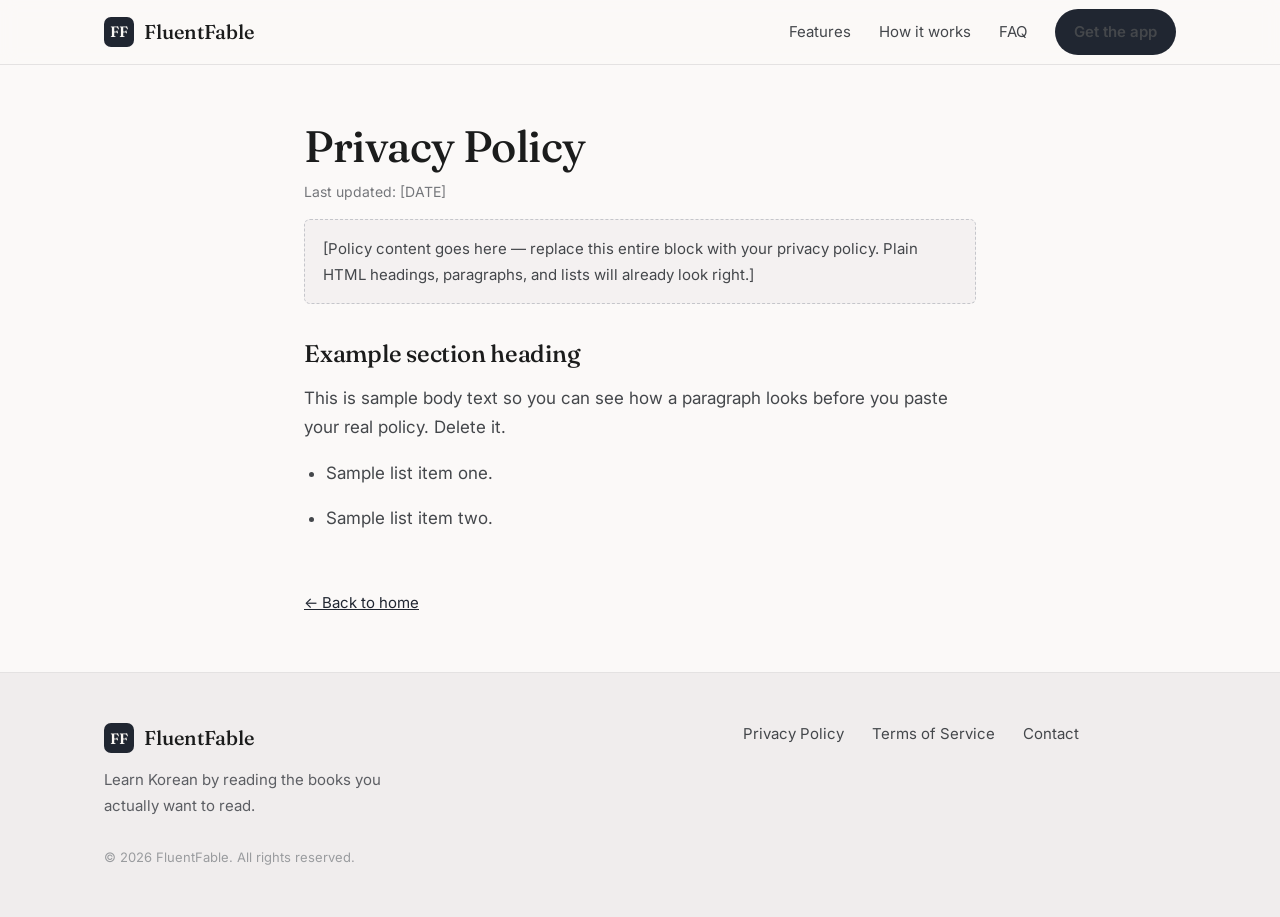
==== privacy.html @ 46fe994f "Initial commit: FluentFable marketing landing page Static, no-build site for GitHub Pages: index + p" ====
<!DOCTYPE html>
<html lang="en">
<head>
  <meta charset="UTF-8" />
  <meta name="viewport" content="width=device-width, initial-scale=1" />
  <title>Privacy Policy — FluentFable</title>
  <meta name="description" content="FluentFable privacy policy." />
  <meta name="robots" content="noindex" />
  <meta name="theme-color" content="#fbf9f8" />
  <link rel="icon" href="./favicon.svg" type="image/svg+xml" />
  <link rel="preconnect" href="https://fonts.googleapis.com" />
  <link rel="preconnect" href="https://fonts.gstatic.com" crossorigin />
  <link href="https://fonts.googleapis.com/css2?family=Fraunces:opsz,wght@9..144,400;9..144,500;9..144,600&family=Inter:wght@400;500;600;700&display=swap" rel="stylesheet" />
  <link rel="stylesheet" href="./css/styles.css" />
</head>
<body>
  <a class="skip-link" href="#main">Skip to content</a>

  <header class="site-header is-scrolled">
    <div class="container">
      <nav class="nav" aria-label="Primary">
        <a class="brand" href="./index.html" aria-label="FluentFable home">
          <span class="brand__mark" aria-hidden="true">FF</span>
          <span class="brand__word">FluentFable</span>
        </a>
        <div class="nav__links">
          <a href="./index.html#features">Features</a>
          <a href="./index.html#how">How it works</a>
          <a href="./index.html#faq">FAQ</a>
          <a class="btn btn--primary btn--sm" href="./index.html#download">Get the app</a>
        </div>
      </nav>
    </div>
  </header>

  <main id="main">
    <article class="container legal">
      <h1>Privacy Policy</h1>
      <!-- OWNER: set the real date below -->
      <p class="updated">Last updated: [DATE]</p>

      <!-- ===================================================================
           PLACEHOLDER: paste Privacy Policy content here.
           Use <h2> for section headings, <p> for paragraphs, <ul>/<li> for
           lists. They're already styled to match the site.
           =================================================================== -->
      <p class="placeholder-note">[Policy content goes here — replace this entire block with your privacy policy. Plain HTML headings, paragraphs, and lists will already look right.]</p>

      <h2>Example section heading</h2>
      <p>This is sample body text so you can see how a paragraph looks before you paste your real policy. Delete it.</p>
      <ul>
        <li>Sample list item one.</li>
        <li>Sample list item two.</li>
      </ul>

      <a class="back" href="./index.html">&larr; Back to home</a>
    </article>
  </main>

  <footer class="site-footer">
    <div class="container">
      <div class="footer__grid">
        <div>
          <a class="brand" href="./index.html" aria-label="FluentFable home">
            <span class="brand__mark" aria-hidden="true">FF</span>
            <span class="brand__word">FluentFable</span>
          </a>
          <p class="footer__tagline">Learn Korean by reading the books you actually want to read.</p>
        </div>
        <nav class="footer__links" aria-label="Footer">
          <a href="./privacy.html">Privacy Policy</a>
          <a href="./terms.html">Terms of Service</a>
          <!-- CONTACT_EMAIL: replace the address below -->
          <a href="mailto:CONTACT_EMAIL">Contact</a>
        </nav>
      </div>
      <p class="footer__copy">© 2026 FluentFable. All rights reserved.</p>
    </div>
  </footer>
</body>
</html>
---- css/styles.css ----
/* =========================================================================
   FluentFable — "Slate & Stone" stylesheet
   Single source of truth: every color references a :root custom property.
   Mobile-first; breakpoints at ~640 / ~960 / ~1200.
   ========================================================================= */

:root {
  /* surfaces */
  --bg-page:        #fbf9f8;  /* warm paper — the main background */
  --surface:        #ffffff;  /* cards */
  --surface-card:   #fefdfc;
  --surface-muted:  #f0eded;  /* tinted containers, alt sections */
  --surface-assist: #f4f1f1;

  /* lines */
  --border:         #e4e2e2;  /* hairline rules — use 1px, never heavy */
  --border-strong:  #c5c6cb;
  --divider:        #eceaea;

  /* ink / text */
  --text:           #1b1c1c;  /* primary body ink */
  --text-secondary: #44474b;
  --text-muted:     #5c5e63;
  --text-tertiary:  #75777b;
  --text-subtle:    #9a9c9f;

  /* the single accent — slate */
  --ink-slate:      #202631;
  --ink-pressed:    #0e1014;
  --accent-soft:    rgba(32, 38, 49, 0.10);

  /* book-cover gradient slate */
  --cover-slate:    #353c47;
  --cover-mid:      #75777b;
  --glyph-cream:    #faf8f5;

  /* status */
  --danger:         #c0362c;

  /* radii */
  --radius-sm: 4px;
  --radius-md: 6px;
  --radius-lg: 10px;
  --radius-xl: 16px;
  --radius-pill: 999px;

  /* the only shadows permitted */
  --shadow-cover: 0 14px 28px rgba(27, 28, 28, 0.22);
  --shadow-soft:  0 10px 24px rgba(27, 28, 28, 0.08);

  /* type families */
  --font-display: 'Fraunces', Georgia, 'Times New Roman', serif;
  --font-ui:      'Inter', system-ui, -apple-system, sans-serif;
  --font-kr:      'Noto Serif KR', 'Fraunces', serif;

  /* layout */
  --maxw: 1120px;
  --gutter: 24px;
  --ease: cubic-bezier(0.4, 0, 0.2, 1);
}

/* ---------- reset / base ---------- */
*, *::before, *::after { box-sizing: border-box; }

html { -webkit-text-size-adjust: 100%; scroll-behavior: smooth; }

@media (prefers-reduced-motion: reduce) {
  html { scroll-behavior: auto; }
}

body {
  margin: 0;
  background: var(--bg-page);
  color: var(--text);
  font-family: var(--font-ui);
  font-size: 17px;
  line-height: 1.7;
  -webkit-font-smoothing: antialiased;
  text-rendering: optimizeLegibility;
}

img, svg, video { max-width: 100%; height: auto; display: block; }

a { color: var(--ink-slate); text-decoration: none; }
a:hover { text-decoration: underline; }

h1, h2, h3 { font-family: var(--font-display); font-weight: 500; line-height: 1.15; letter-spacing: -0.01em; margin: 0; }

p { margin: 0; }

:focus-visible {
  outline: 2px solid var(--ink-slate);
  outline-offset: 2px;
  border-radius: var(--radius-sm);
}

/* ---------- layout helpers ---------- */
.container {
  width: 100%;
  max-width: var(--maxw);
  margin-inline: auto;
  padding-inline: var(--gutter);
}

.section { padding-block: 64px; }
.section--muted { background: var(--surface-muted); }

.eyebrow {
  font-family: var(--font-ui);
  font-size: 11px;
  font-weight: 700;
  text-transform: uppercase;
  letter-spacing: 1.6px;
  color: var(--text-tertiary);
  margin: 0 0 12px;
}

.section__head { max-width: 640px; margin-bottom: 36px; }
.section__title { font-size: 28px; }
.section__lead { color: var(--text-muted); margin-top: 12px; }

.skip-link {
  position: absolute;
  left: -999px;
  top: 8px;
  background: var(--ink-slate);
  color: var(--glyph-cream);
  padding: 10px 16px;
  border-radius: var(--radius-md);
  z-index: 100;
}
.skip-link:focus { left: 8px; }

/* ---------- buttons ---------- */
.btn {
  display: inline-flex;
  align-items: center;
  justify-content: center;
  gap: 8px;
  font-family: var(--font-ui);
  font-size: 15px;
  font-weight: 600;
  padding: 14px 28px;
  border-radius: var(--radius-pill);
  border: 1px solid transparent;
  cursor: pointer;
  transition: background-color 150ms var(--ease), color 150ms var(--ease),
              border-color 150ms var(--ease), transform 150ms var(--ease);
  text-decoration: none;
}
.btn:hover { text-decoration: none; }

.btn--primary { background: var(--ink-slate); color: var(--glyph-cream); }
.btn--primary:hover { background: var(--ink-pressed); }
.btn--primary:active { transform: translateY(1px); }

.btn--ghost {
  background: transparent;
  color: var(--ink-slate);
  border-color: var(--border-strong);
}
.btn--ghost:hover { background: var(--accent-soft); }

.btn--sm { padding: 9px 18px; font-size: 14px; }

/* App Store badge button */
.store-badge {
  display: inline-flex;
  align-items: center;
  gap: 12px;
  background: var(--ink-slate);
  color: var(--glyph-cream);
  padding: 12px 22px;
  border-radius: var(--radius-lg);
  transition: background-color 150ms var(--ease);
}
.store-badge:hover { background: var(--ink-pressed); text-decoration: none; }
.store-badge svg { flex: none; }
.store-badge .store-badge__sub { display: block; font-size: 11px; opacity: 0.85; line-height: 1.2; }
.store-badge .store-badge__main { display: block; font-size: 18px; font-weight: 600; line-height: 1.2; }

/* ---------- header / nav ---------- */
.site-header {
  position: sticky;
  top: 0;
  z-index: 50;
  background: color-mix(in srgb, var(--bg-page) 88%, transparent);
  backdrop-filter: saturate(180%) blur(8px);
  border-bottom: 1px solid transparent;
  transition: border-color 150ms var(--ease);
}
.site-header.is-scrolled { border-bottom-color: var(--border); }

.nav {
  display: flex;
  align-items: center;
  justify-content: space-between;
  height: 64px;
}

.brand { display: inline-flex; align-items: center; gap: 10px; color: var(--text); }
.brand:hover { text-decoration: none; }
.brand__mark {
  width: 30px; height: 30px;
  border-radius: 7px;
  background: var(--ink-slate);
  color: var(--glyph-cream);
  display: grid; place-items: center;
  font-family: var(--font-display);
  font-weight: 600;
  font-size: 15px;
}
.brand__word { font-family: var(--font-display); font-size: 20px; font-weight: 500; }

.nav__links { display: none; }
.nav__toggle {
  display: inline-flex;
  flex-direction: column;
  justify-content: center;
  gap: 5px;
  width: 44px; height: 44px;
  padding: 10px;
  background: transparent;
  border: 1px solid var(--border);
  border-radius: var(--radius-md);
  cursor: pointer;
}
.nav__toggle span {
  display: block; height: 2px; width: 100%;
  background: var(--text);
  border-radius: 2px;
  transition: transform 150ms var(--ease), opacity 150ms var(--ease);
}
.nav__toggle[aria-expanded="true"] span:nth-child(1) { transform: translateY(7px) rotate(45deg); }
.nav__toggle[aria-expanded="true"] span:nth-child(2) { opacity: 0; }
.nav__toggle[aria-expanded="true"] span:nth-child(3) { transform: translateY(-7px) rotate(-45deg); }

/* mobile menu panel */
.nav__menu {
  display: none;
  border-top: 1px solid var(--border);
  background: var(--bg-page);
  padding: 8px var(--gutter) 24px;
}
.nav__menu.is-open { display: block; }
.nav__menu a:not(.btn) {
  display: block;
  padding: 14px 4px;
  font-size: 17px;
  color: var(--text);
  border-bottom: 1px solid var(--divider);
}
.nav__menu .btn { margin-top: 16px; width: 100%; }

/* ---------- hero ---------- */
.hero { padding-block: 56px 40px; }
.hero__grid { display: grid; gap: 40px; align-items: center; }
.hero__title {
  font-size: clamp(40px, 9vw, 64px);
  font-weight: 500;
  letter-spacing: -0.01em;
  max-width: 14ch;
}
.hero__lead {
  font-size: clamp(17px, 2.6vw, 19px);
  color: var(--text-muted);
  margin-top: 20px;
  max-width: 46ch;
}
.hero__ctas { display: flex; flex-wrap: wrap; gap: 14px; margin-top: 32px; }
.hero__note { margin-top: 18px; font-size: 14px; color: var(--text-subtle); }

.hero__visual { display: flex; justify-content: center; }
.phone {
  position: relative;
  width: min(300px, 78vw);
  border-radius: 34px;
  padding: 10px;
  background: var(--surface);
  border: 1px solid var(--border);
  box-shadow: var(--shadow-cover);
}
.phone img { border-radius: 26px; }
.phone::after {
  /* speaker notch hint */
  content: "";
  position: absolute;
  top: 20px; left: 50%; transform: translateX(-50%);
  width: 78px; height: 5px; border-radius: 3px;
  background: var(--divider);
}

/* ---------- trust strip ---------- */
.trust {
  text-align: center;
  padding-block: 28px;
  background: var(--surface-muted);
  border-block: 1px solid var(--border);
}
.trust p {
  font-family: var(--font-display);
  font-size: clamp(18px, 3vw, 22px);
  color: var(--text-secondary);
  margin: 0;
}

/* ---------- features ---------- */
.feature-grid { display: grid; gap: 16px; }
.feature-card {
  background: var(--bg-page);
  border: 1px solid var(--border);
  border-radius: var(--radius-lg);
  padding: 28px;
}
.feature-card__icon {
  width: 40px; height: 40px;
  display: grid; place-items: center;
  color: var(--ink-slate);
  border: 1px solid var(--border);
  border-radius: var(--radius-md);
  margin-bottom: 18px;
}
.feature-card__icon svg { width: 22px; height: 22px; }
.feature-card h3 { font-size: 20px; margin-bottom: 8px; }
.feature-card p { color: var(--text-muted); font-size: 15px; line-height: 1.65; }

/* ---------- how it works ---------- */
.steps { display: grid; gap: 28px; counter-reset: step; }
.step { position: relative; }
.step__num {
  font-family: var(--font-display);
  font-size: 44px;
  font-weight: 500;
  color: var(--ink-slate);
  line-height: 1;
}
.step h3 { font-size: 19px; margin: 14px 0 6px; }
.step p { color: var(--text-muted); font-size: 15px; }
.step__bar {
  margin-top: 16px;
  height: 4px;
  border-radius: 2px;
  background: var(--divider);
  overflow: hidden;
}
.step__bar i { display: block; height: 100%; background: var(--ink-slate); border-radius: 2px; }

/* ---------- screenshots ---------- */
.shots-grid {
  display: grid;
  gap: 18px;
  grid-template-columns: repeat(2, 1fr);
}
.shot {
  margin: 0;
  background: var(--surface);
  border: 1px solid var(--border);
  border-radius: var(--radius-lg);
  padding: 10px;
  cursor: zoom-in;
  transition: transform 150ms var(--ease);
}
.shot:hover { transform: translateY(-2px); }
.shot img { border-radius: var(--radius-md); width: 100%; }
.shot figcaption {
  text-align: center;
  font-size: 13px;
  color: var(--text-tertiary);
  padding: 10px 4px 4px;
}

.shot--feature { box-shadow: var(--shadow-cover); }

.video-frame {
  margin-top: 28px;
  border: 1px solid var(--border);
  border-radius: var(--radius-lg);
  overflow: hidden;
  background: var(--ink-slate);
}
.video-frame img, .video-frame video { width: 100%; display: block; }

/* ---------- lightbox ---------- */
.lightbox {
  position: fixed; inset: 0;
  display: none;
  place-items: center;
  background: rgba(14, 16, 20, 0.82);
  z-index: 200;
  padding: 24px;
}
.lightbox.is-open { display: grid; }
.lightbox img { max-height: 88vh; width: auto; border-radius: var(--radius-lg); }
.lightbox__close {
  position: absolute; top: 18px; right: 18px;
  width: 44px; height: 44px;
  border-radius: var(--radius-pill);
  border: 1px solid rgba(250,248,245,0.4);
  background: transparent;
  color: var(--glyph-cream);
  font-size: 22px;
  cursor: pointer;
}

/* ---------- download band ---------- */
.download { text-align: center; }
.download__title { font-size: clamp(28px, 5vw, 40px); max-width: 16ch; margin-inline: auto; }
.download__badges { display: flex; flex-wrap: wrap; gap: 14px; justify-content: center; margin-top: 28px; }
.download__note { margin-top: 16px; color: var(--text-tertiary); font-size: 14px; }

/* ---------- FAQ ---------- */
.faq { max-width: 760px; }
.faq details {
  border-bottom: 1px solid var(--border);
  padding: 4px 0;
}
.faq summary {
  list-style: none;
  cursor: pointer;
  padding: 18px 36px 18px 0;
  position: relative;
  font-family: var(--font-display);
  font-size: 19px;
  color: var(--text);
}
.faq summary::-webkit-details-marker { display: none; }
.faq summary::after {
  content: "+";
  position: absolute;
  right: 4px; top: 50%; transform: translateY(-50%);
  font-family: var(--font-ui);
  font-size: 22px;
  color: var(--text-tertiary);
  transition: transform 150ms var(--ease);
}
.faq details[open] summary::after { content: "\2013"; }
.faq p { color: var(--text-muted); font-size: 16px; padding: 0 36px 20px 0; }
.faq .placeholder-note { font-size: 13px; }

/* ---------- footer ---------- */
.site-footer {
  background: var(--surface-muted);
  border-top: 1px solid var(--border);
  padding-block: 48px;
}
.footer__grid {
  display: grid;
  gap: 32px;
}
.footer__tagline { color: var(--text-muted); margin-top: 12px; max-width: 36ch; font-size: 15px; }
.footer__links { display: flex; flex-wrap: wrap; gap: 20px 28px; }
.footer__links a { color: var(--text-secondary); font-size: 15px; }
.footer__copy { margin-top: 28px; color: var(--text-subtle); font-size: 13px; }

/* ---------- legal pages ---------- */
.legal { max-width: 720px; padding-block: 56px; }
.legal h1 { font-size: clamp(32px, 6vw, 44px); }
.legal h2 { font-size: 24px; margin-top: 36px; }
.legal .updated { color: var(--text-tertiary); font-size: 14px; margin-top: 8px; }
.legal p, .legal li { color: var(--text-secondary); margin-top: 16px; }
.legal ul { padding-left: 22px; }
.legal a { text-decoration: underline; }
.legal .back { display: inline-block; margin-top: 40px; font-size: 15px; }

.placeholder-note {
  display: block;
  background: var(--surface-assist);
  border: 1px dashed var(--border-strong);
  border-radius: var(--radius-md);
  color: var(--text-muted);
  padding: 16px 18px;
  margin-top: 24px;
  font-size: 15px;
}

/* ---------- scroll reveal ---------- */
.reveal { opacity: 0; transform: translateY(16px); transition: opacity 500ms var(--ease), transform 500ms var(--ease); }
.reveal.is-visible { opacity: 1; transform: none; }
@media (prefers-reduced-motion: reduce) {
  .reveal { opacity: 1; transform: none; transition: none; }
}

/* =========================================================================
   Breakpoints
   ========================================================================= */
@media (min-width: 640px) {
  .feature-grid { grid-template-columns: repeat(2, 1fr); }
  .steps { grid-template-columns: repeat(3, 1fr); }
  .shots-grid { grid-template-columns: repeat(4, 1fr); }
  .footer__grid { grid-template-columns: 1.4fr 1fr; align-items: start; }
}

@media (min-width: 960px) {
  .section { padding-block: 88px; }
  .nav__toggle { display: none; }
  .nav__links {
    display: flex;
    align-items: center;
    gap: 28px;
  }
  .nav__links a { color: var(--text-secondary); font-size: 15px; }
  .nav__links a:not(.btn):hover { color: var(--text); }
  .nav__menu { display: none !important; }

  .hero { padding-block: 80px 56px; }
  .hero__grid { grid-template-columns: 1.05fr 0.95fr; gap: 56px; }
  .feature-grid { grid-template-columns: repeat(4, 1fr); }
  .section__title { font-size: 34px; }
}
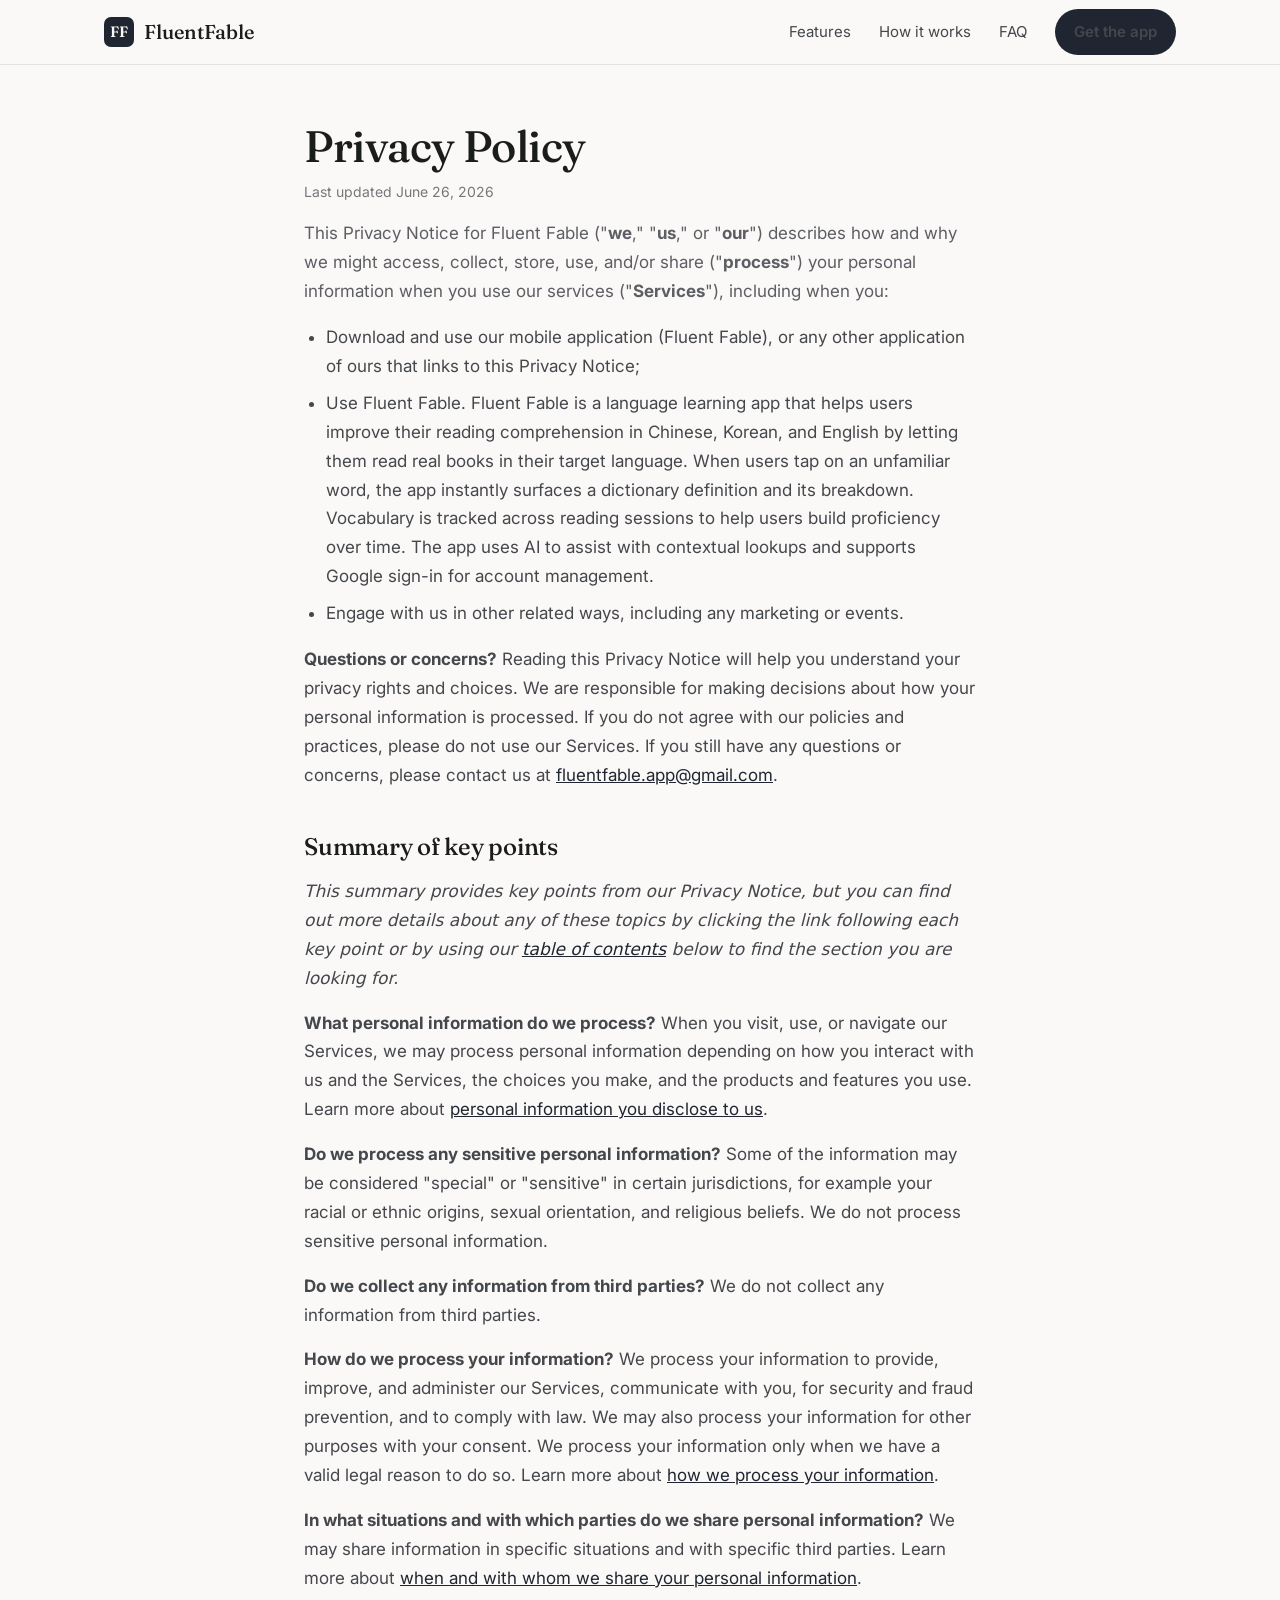
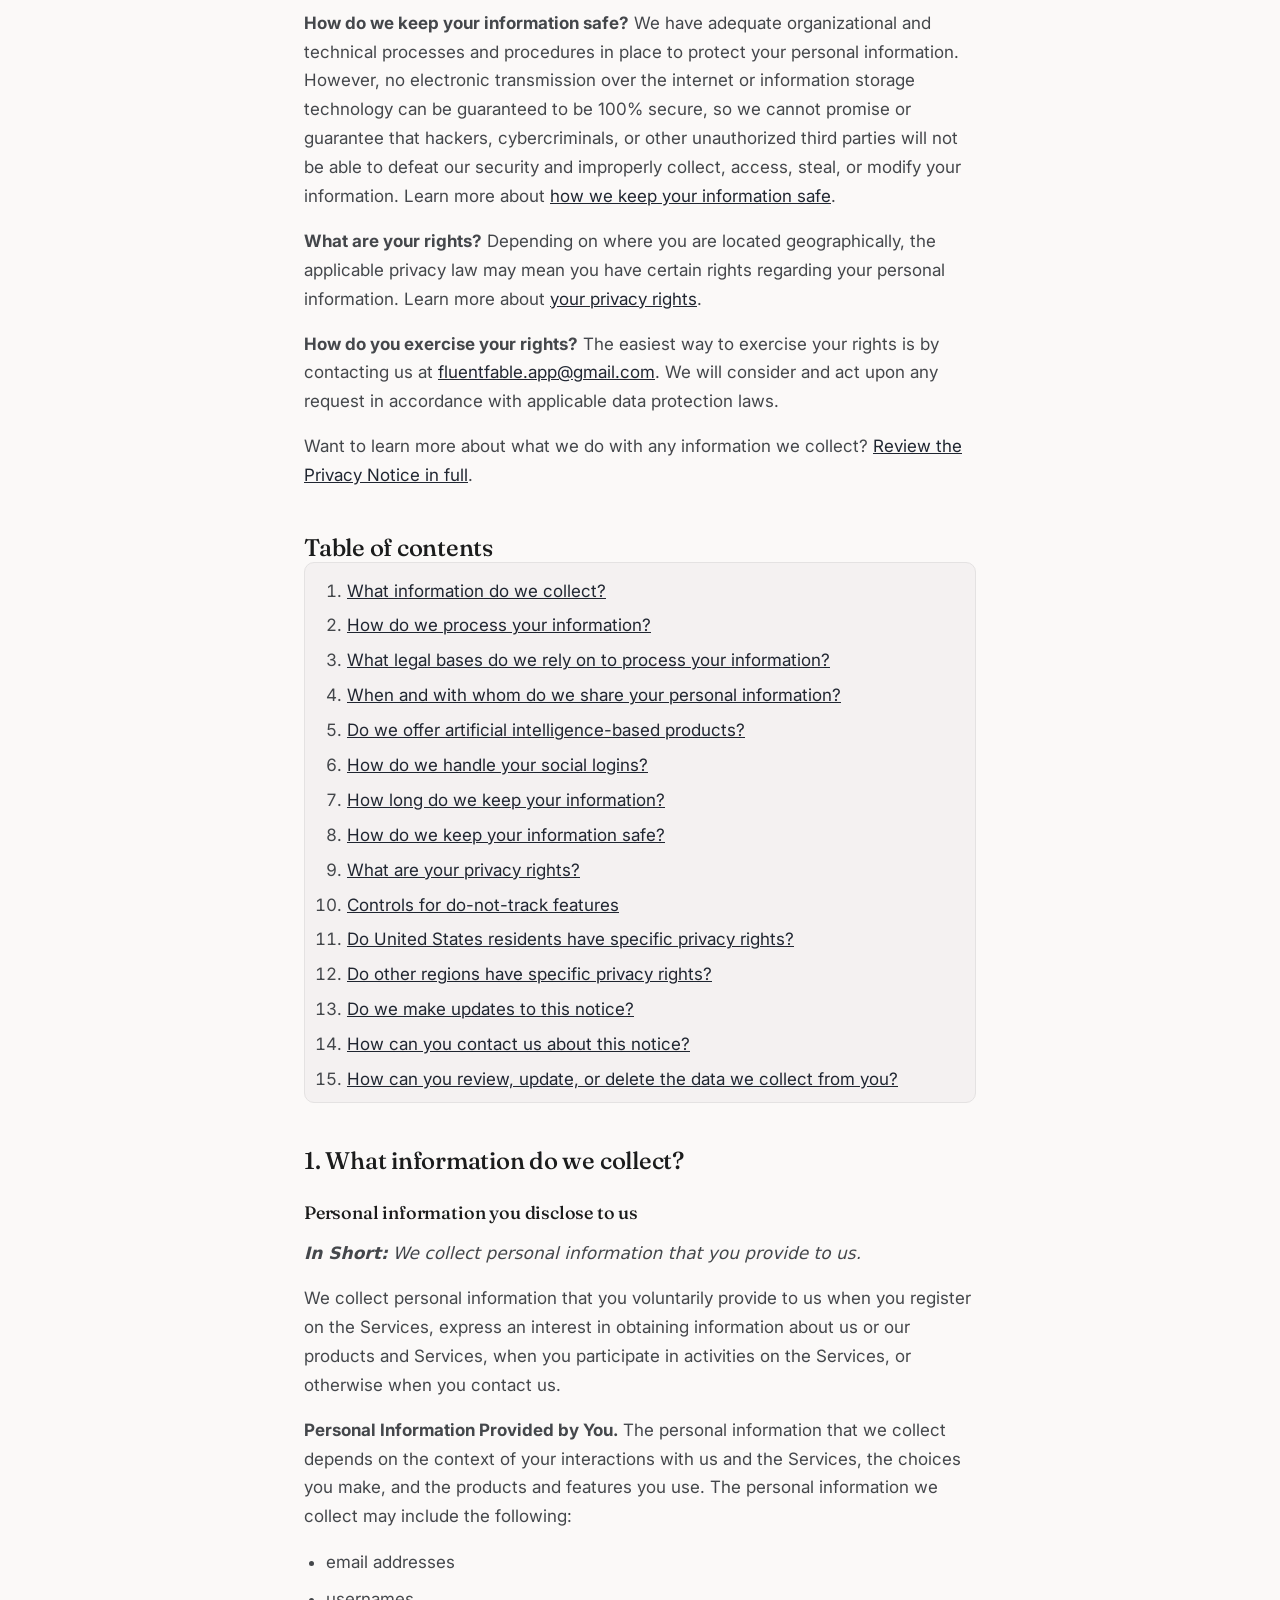
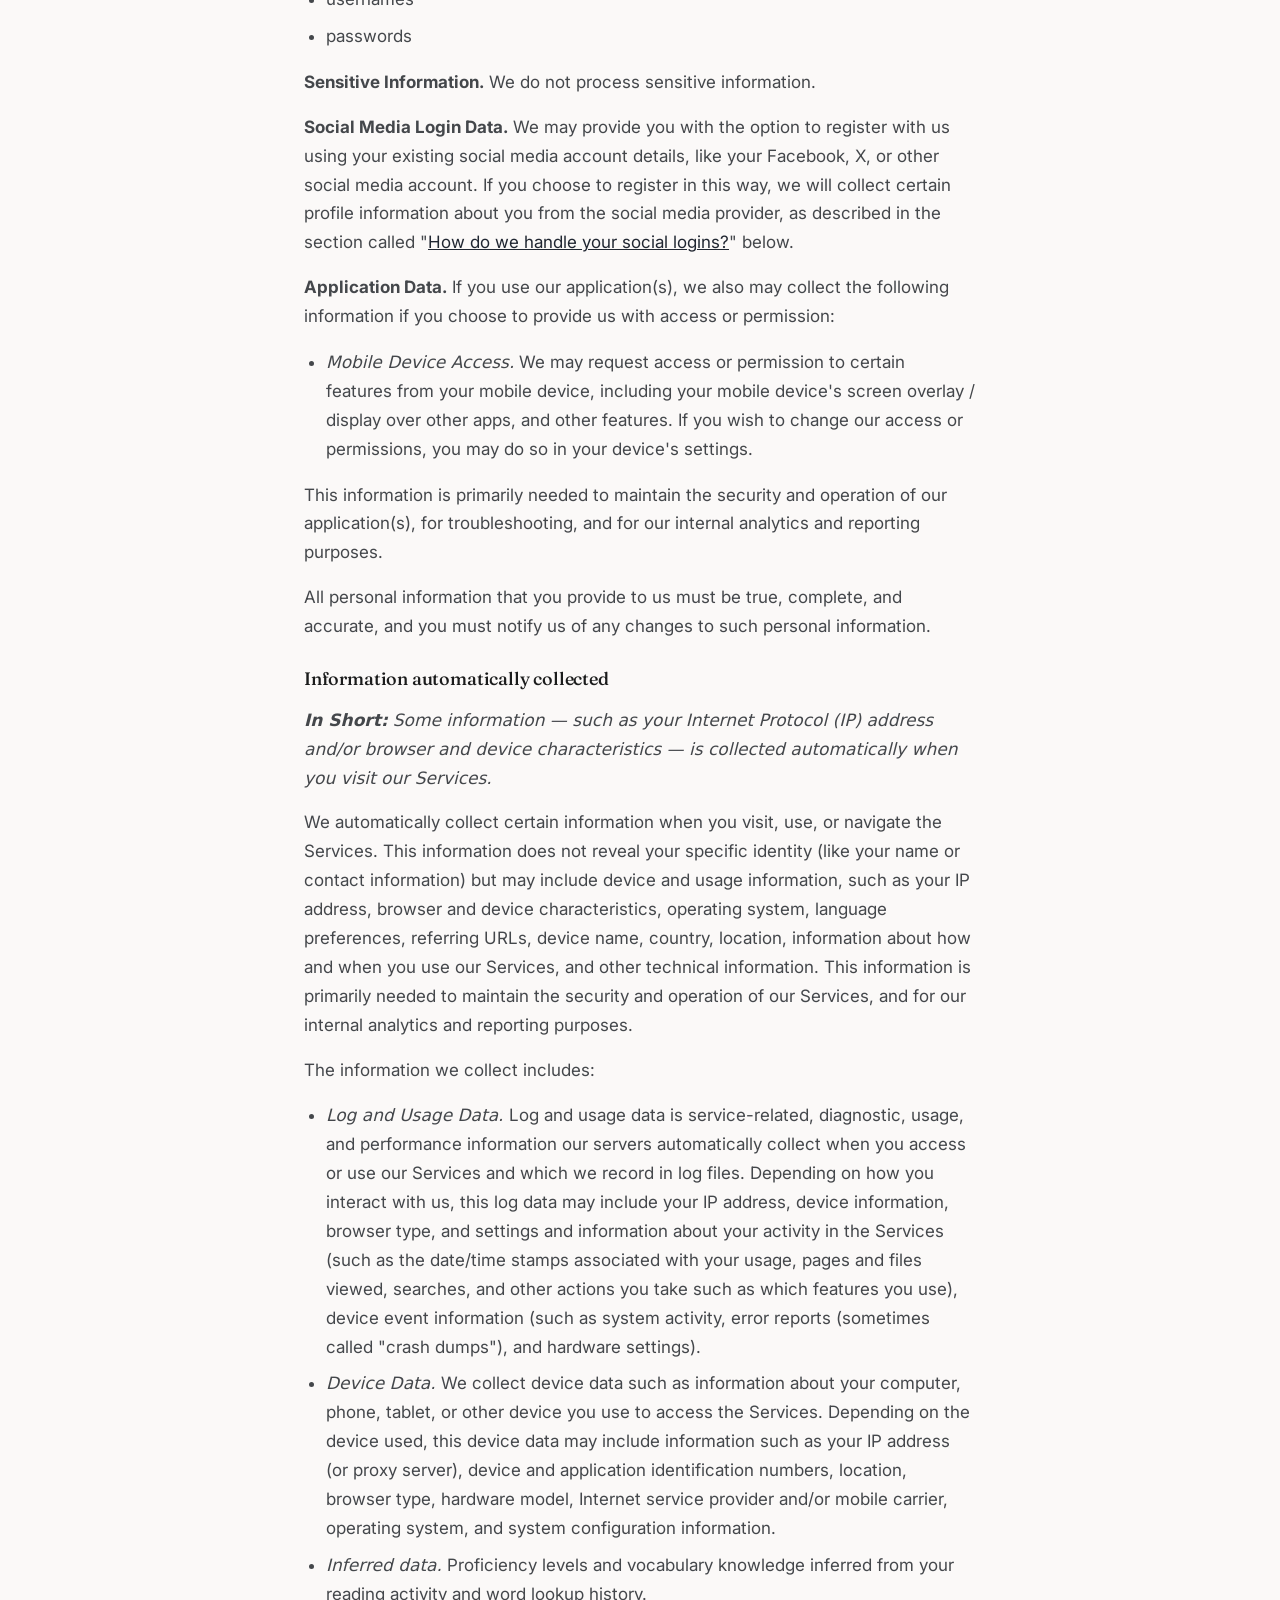
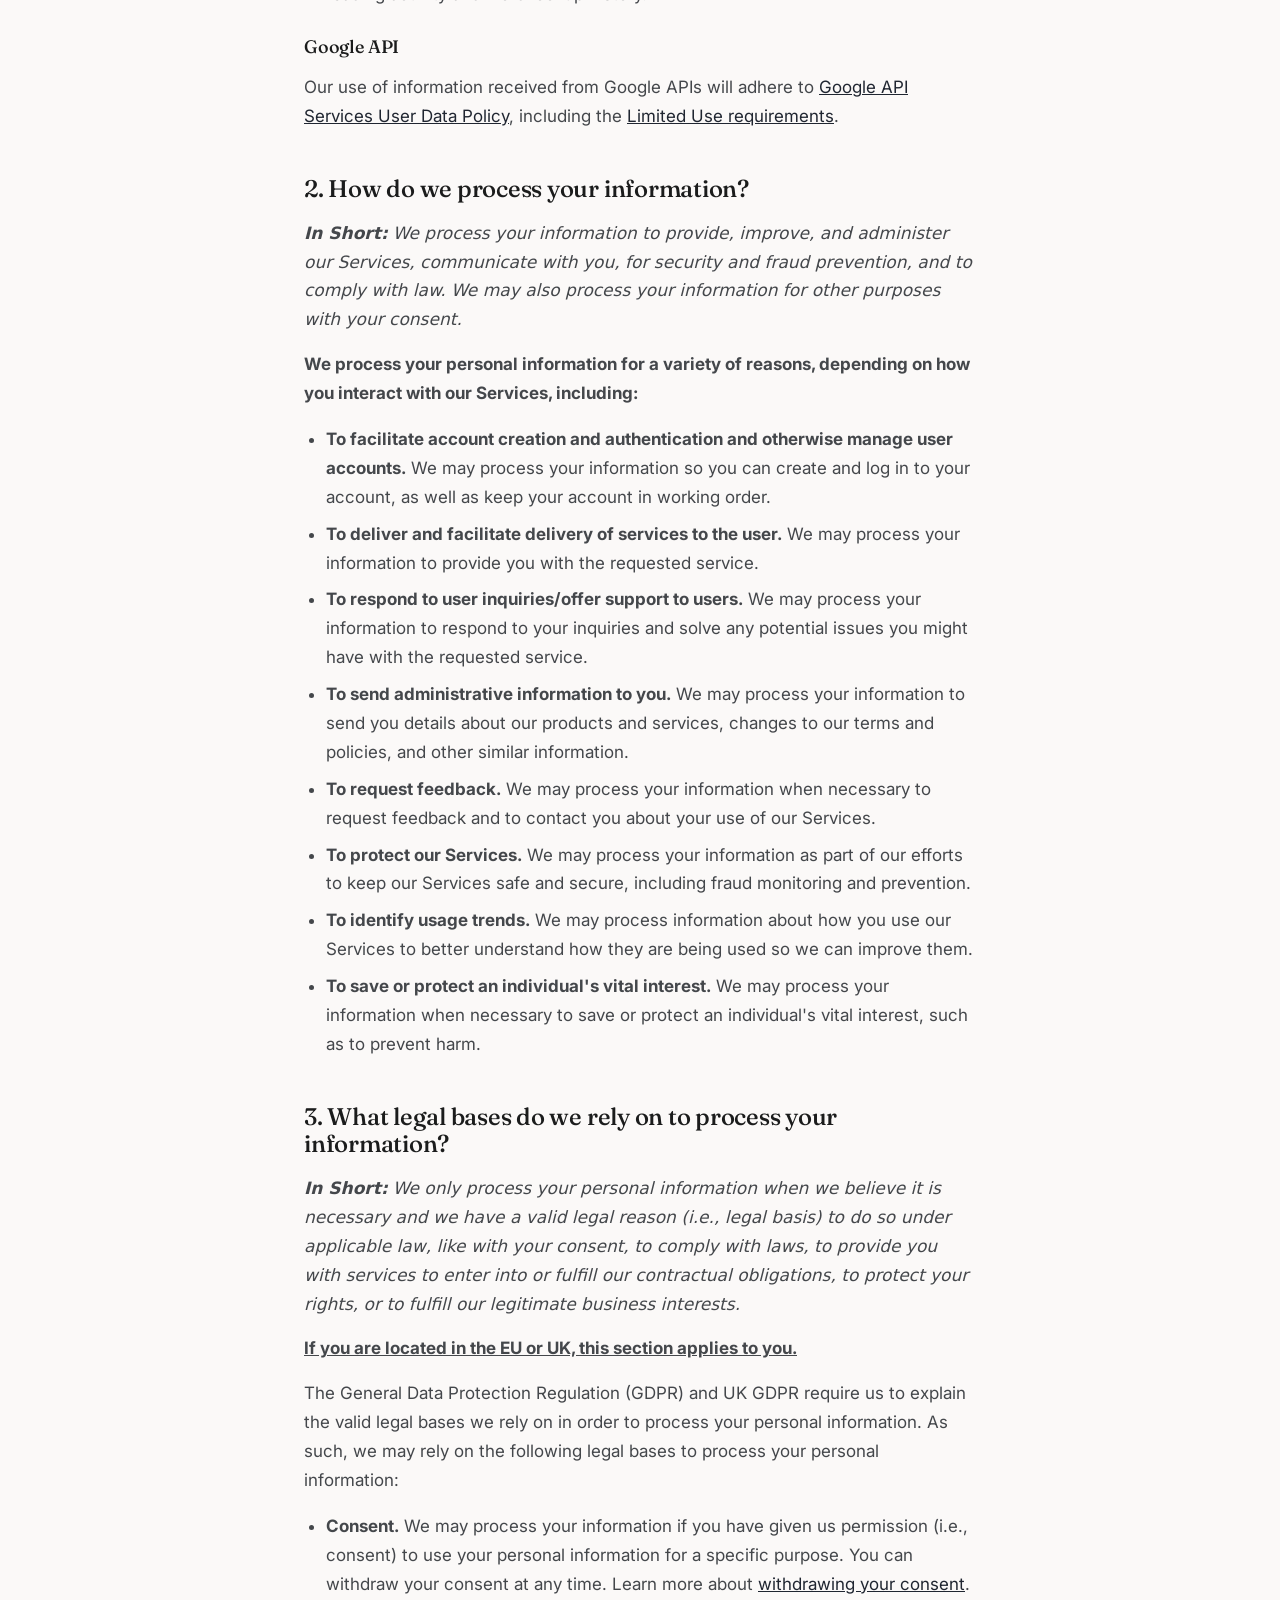
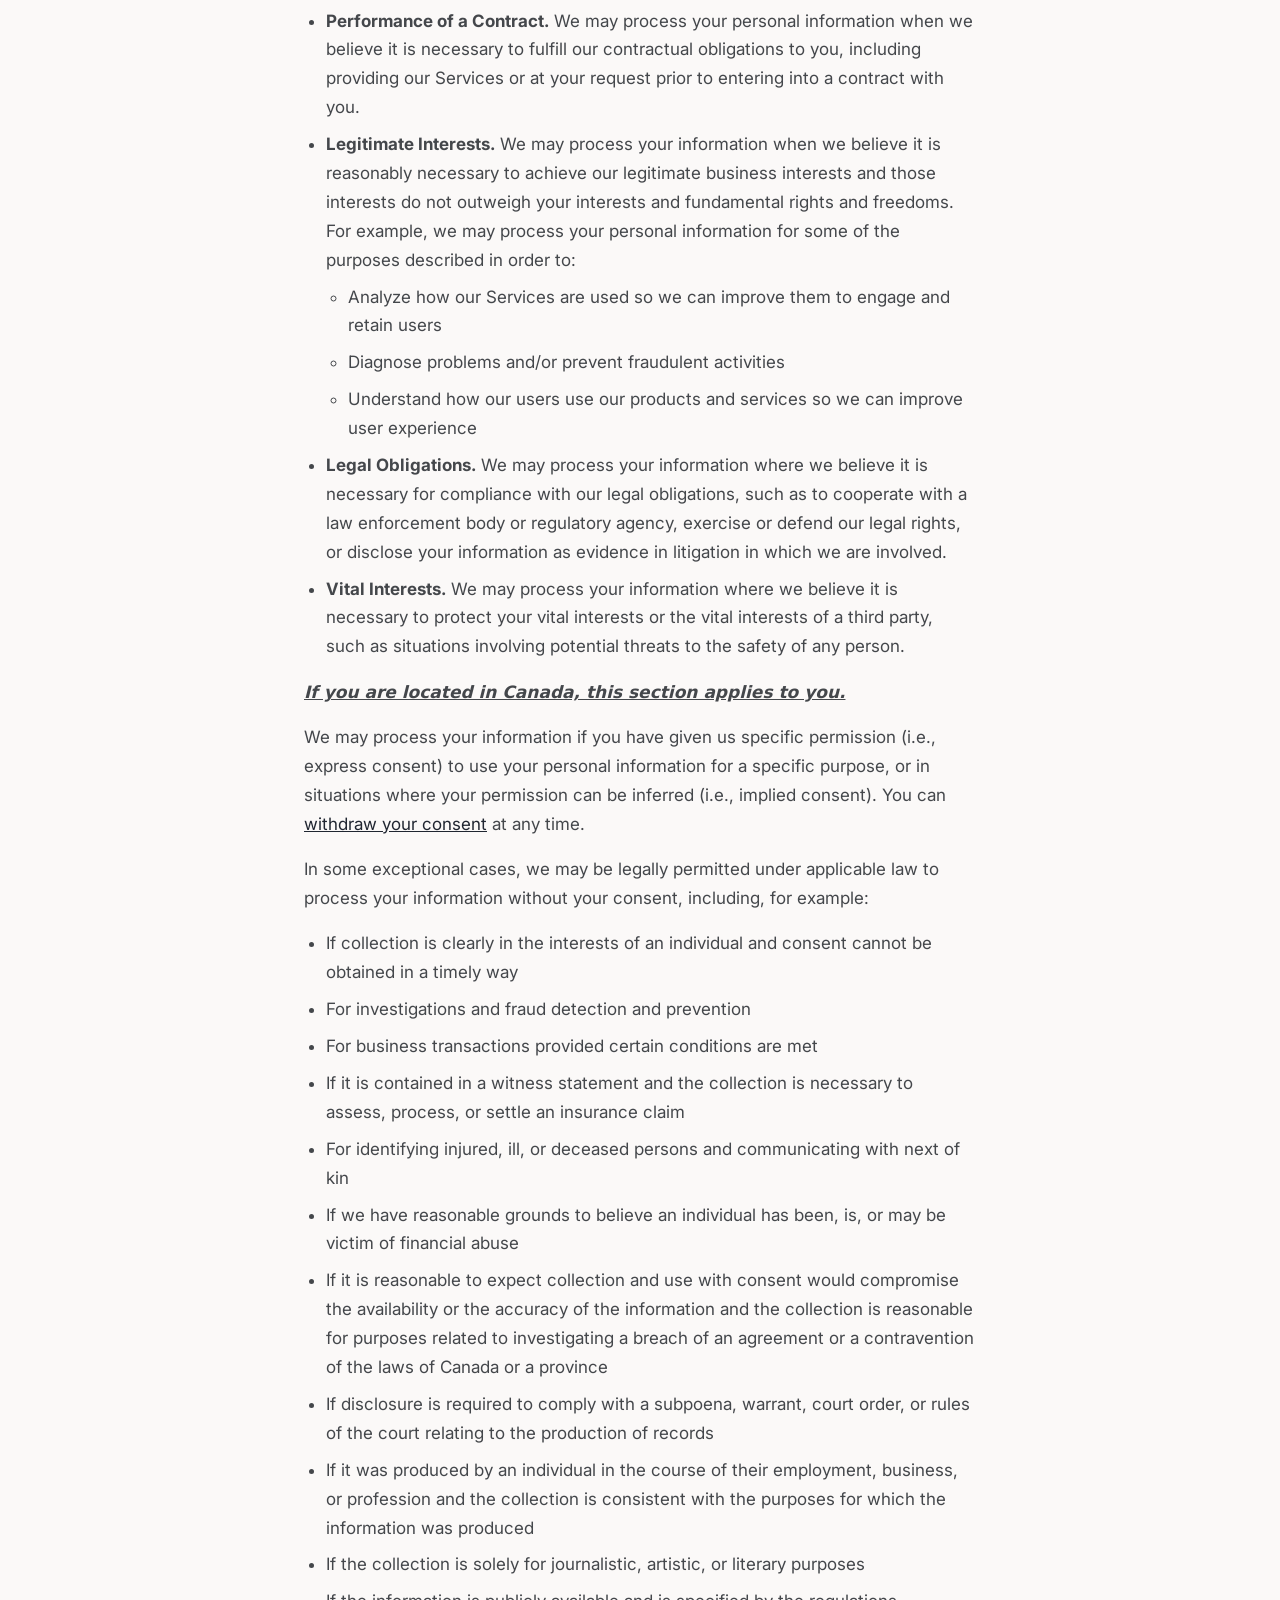
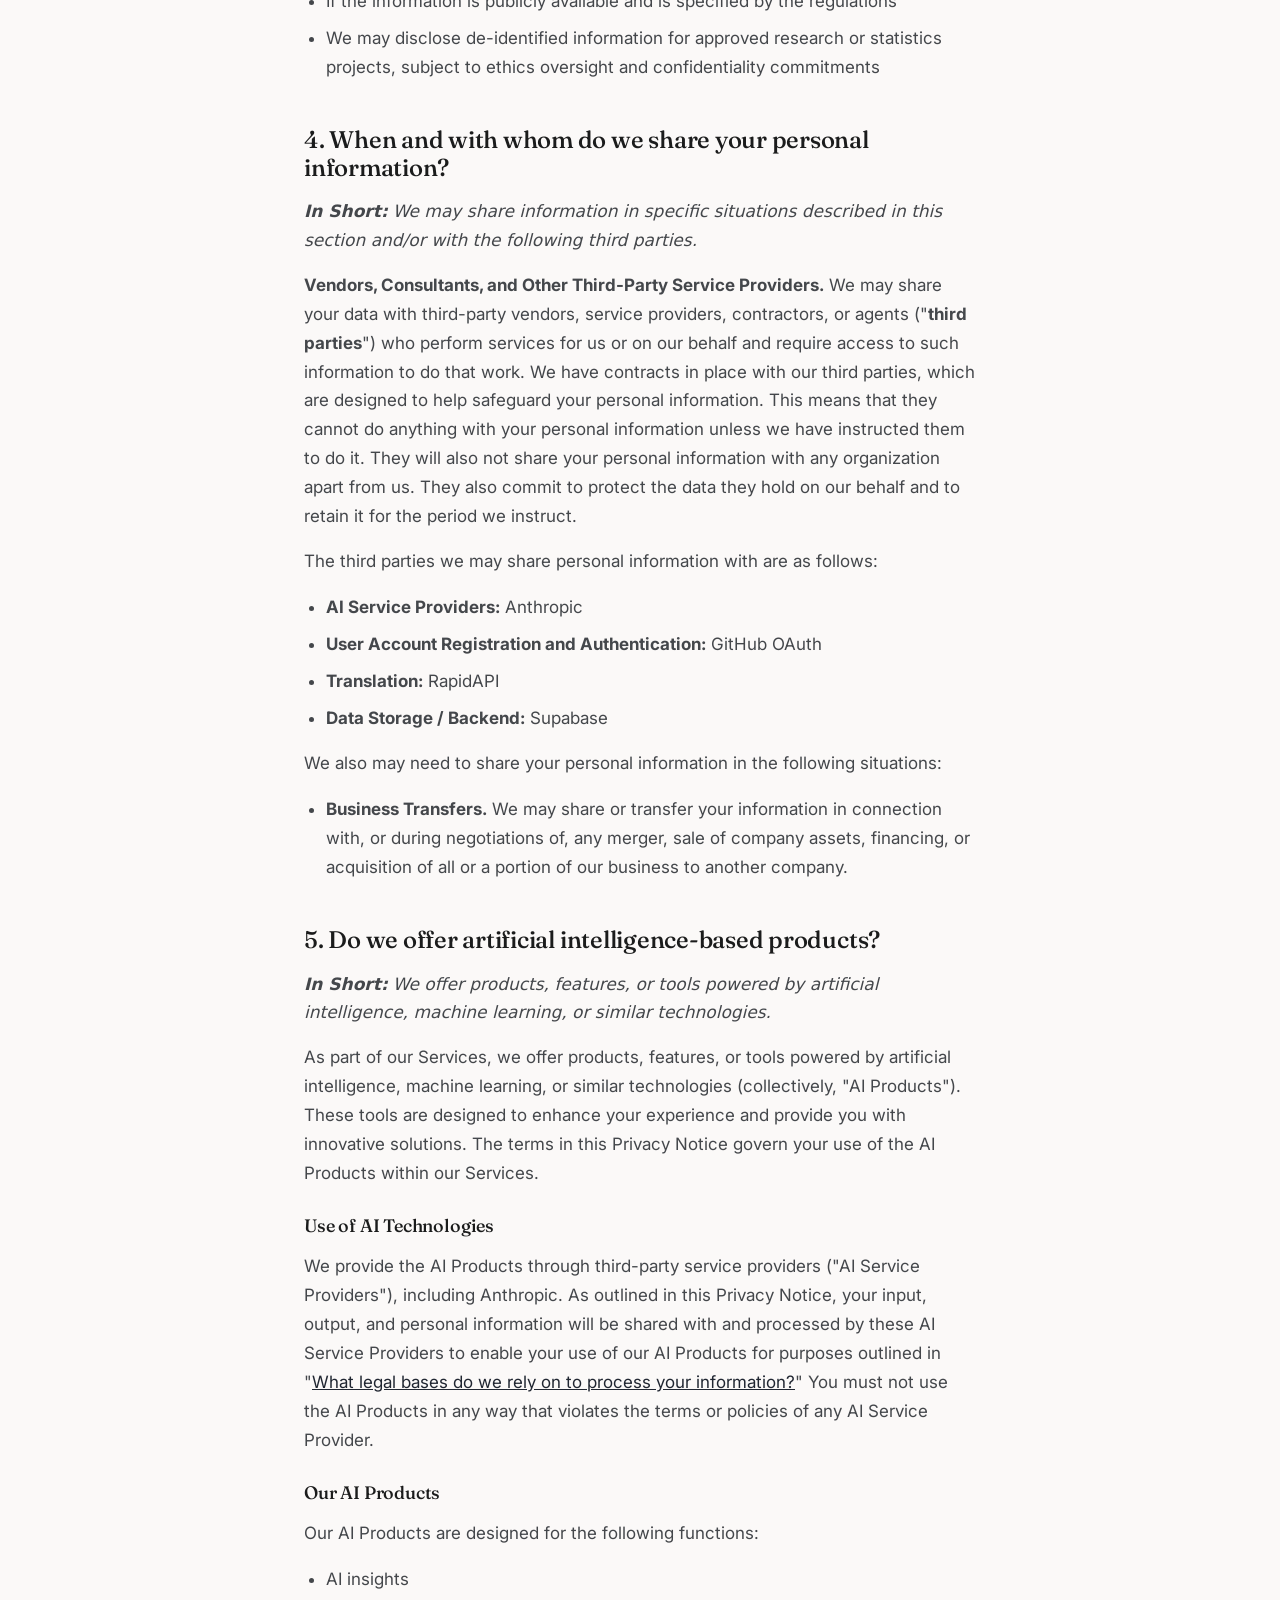
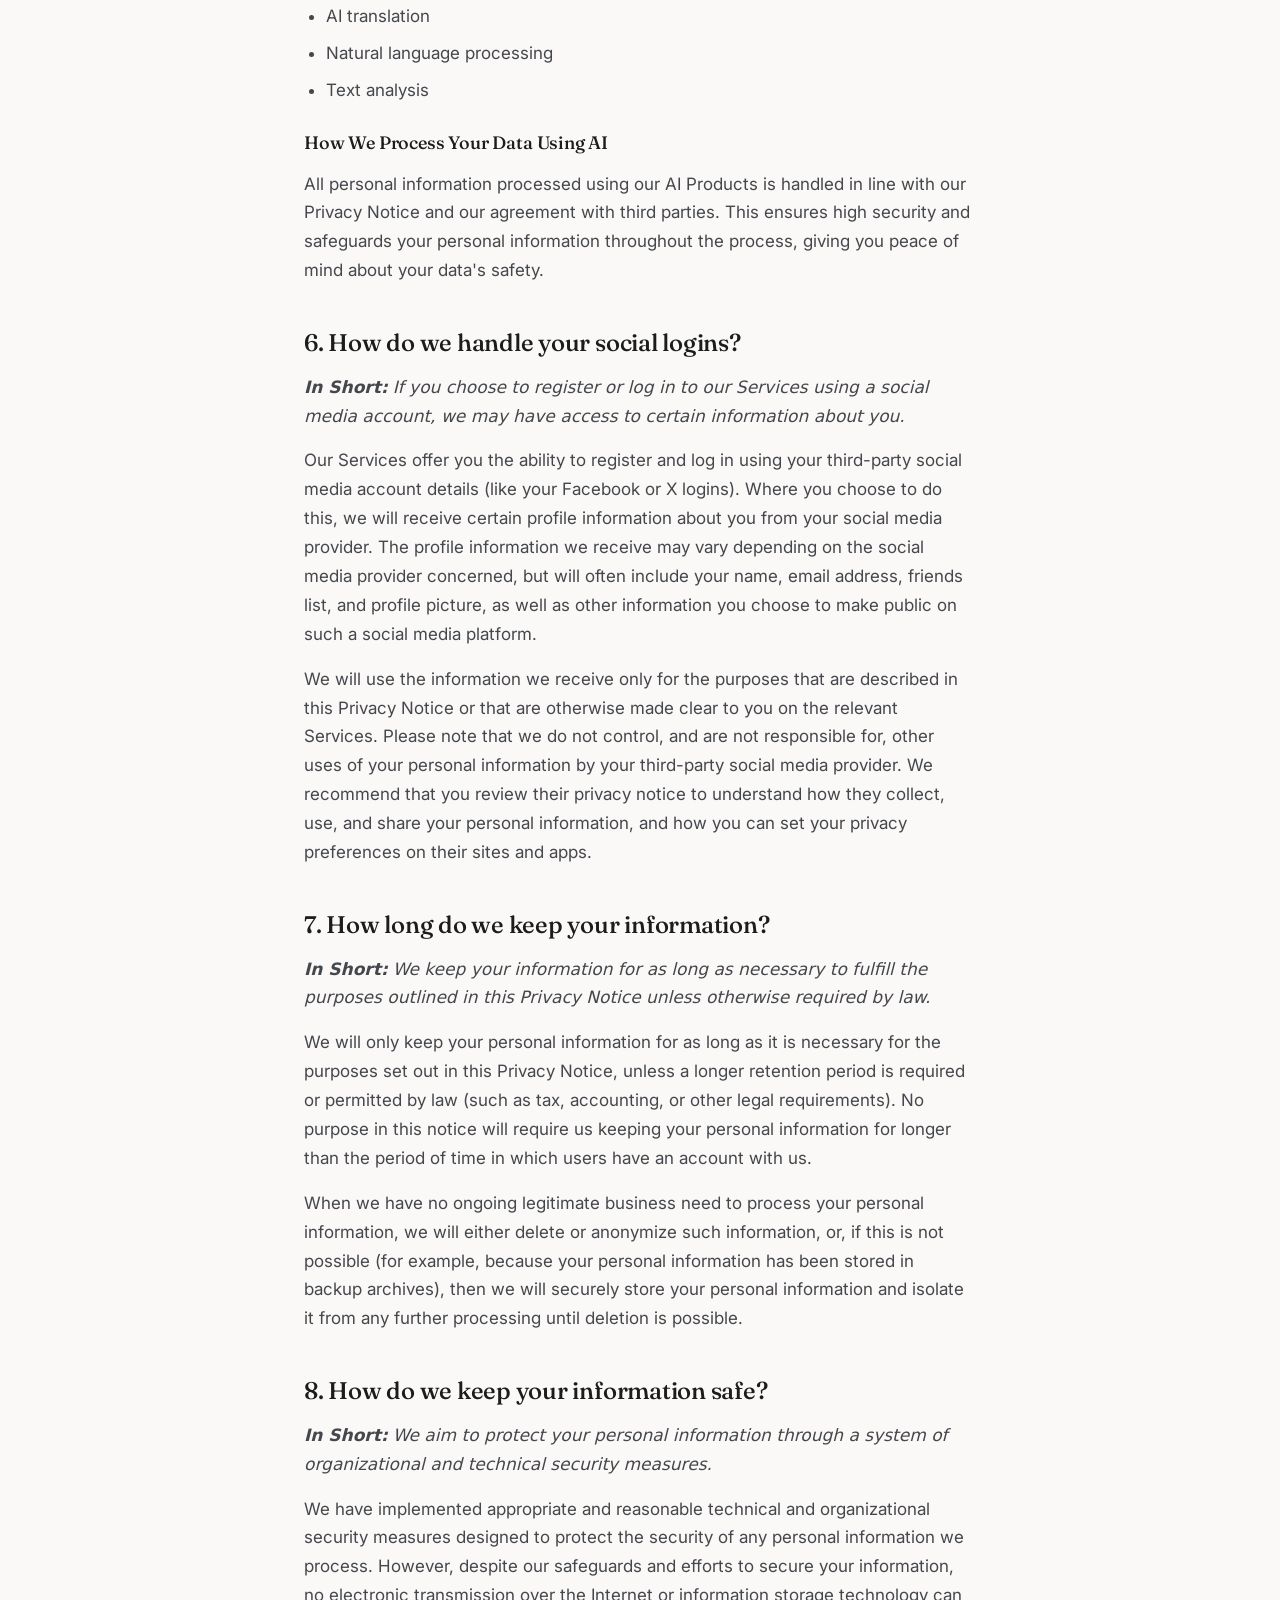
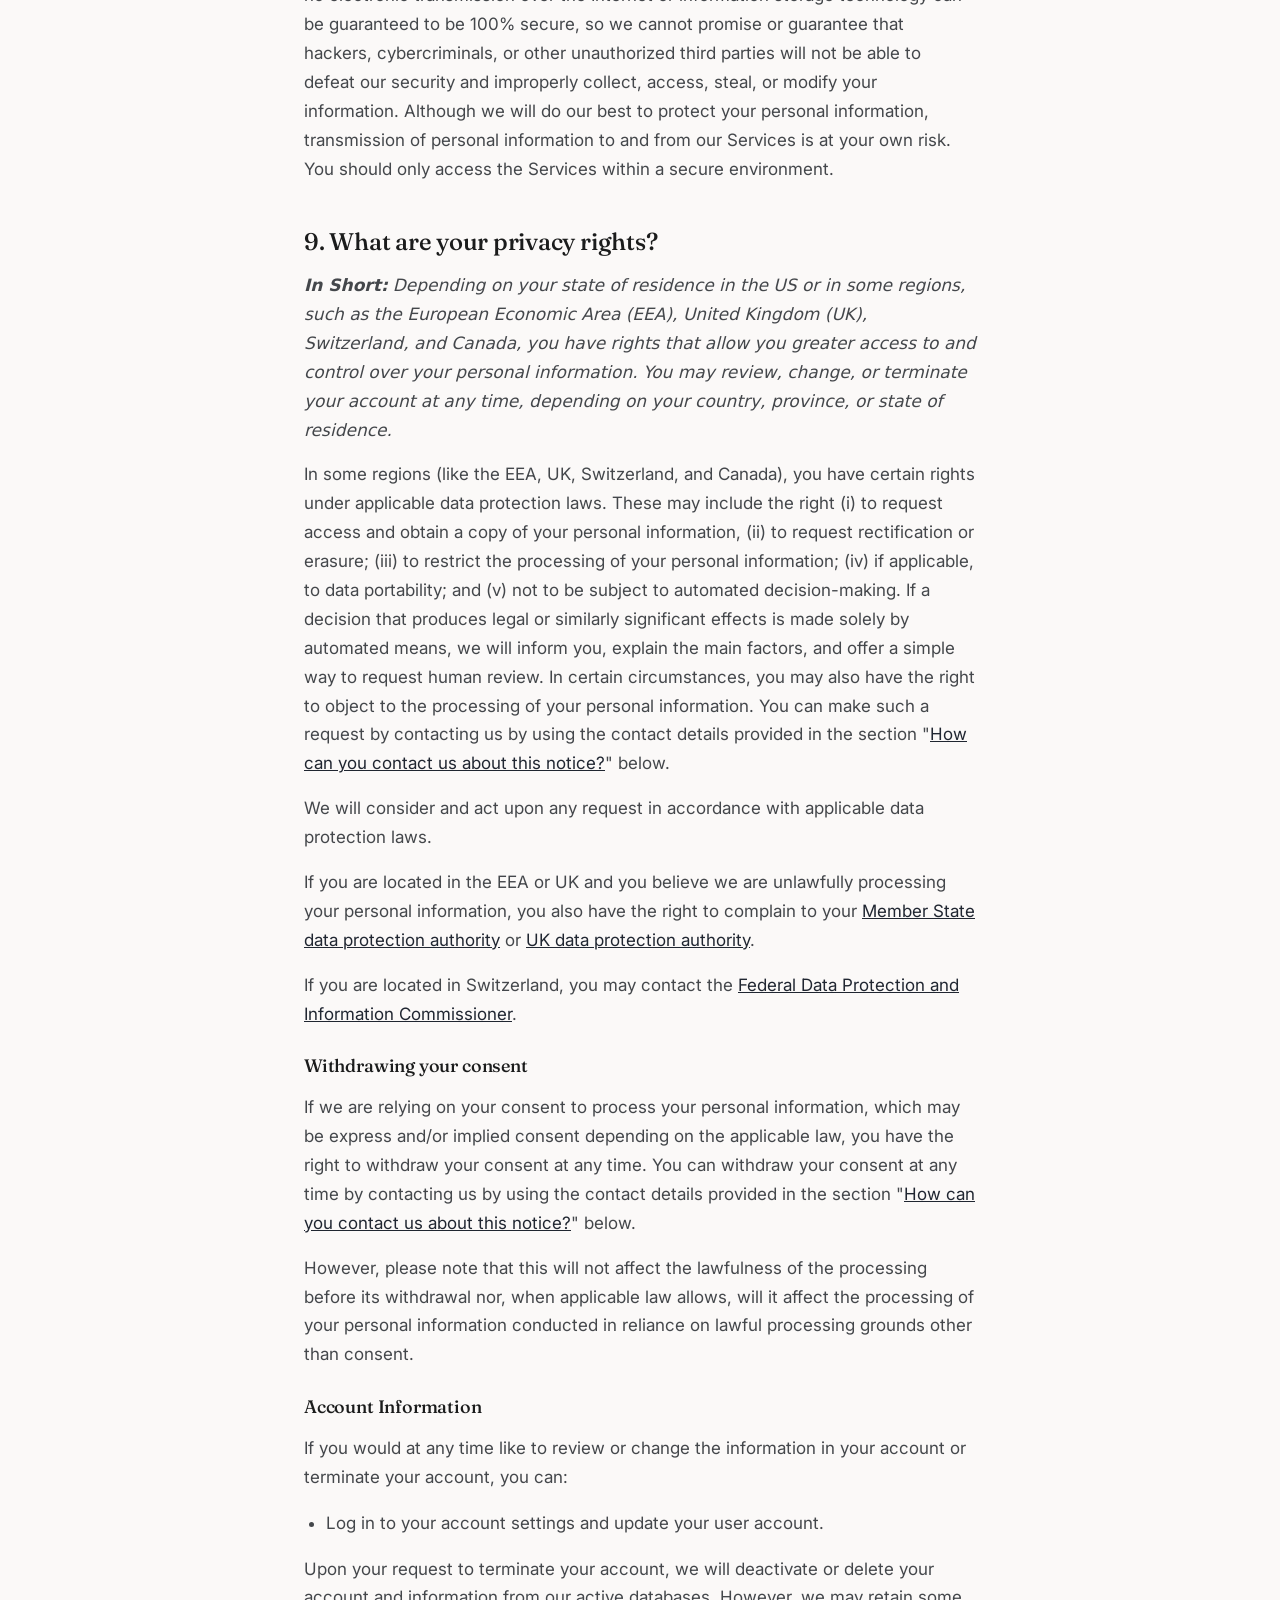
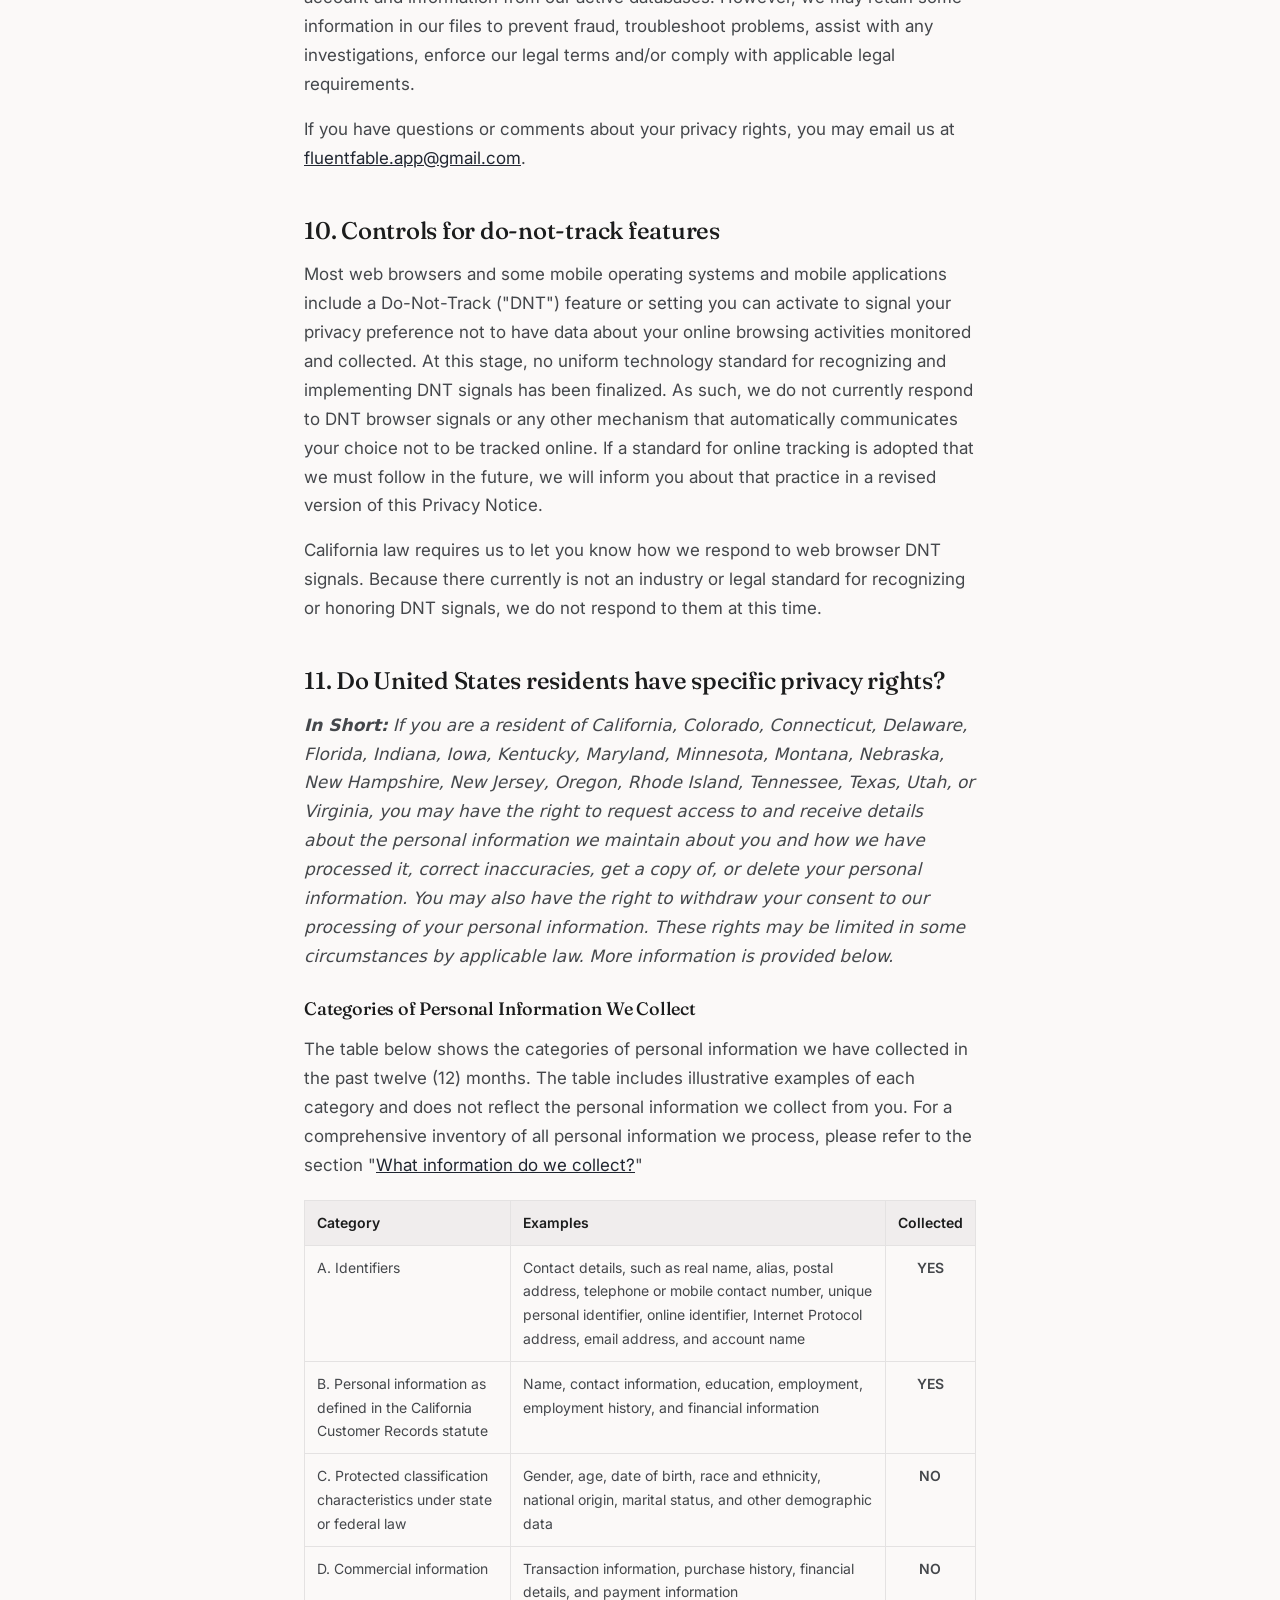
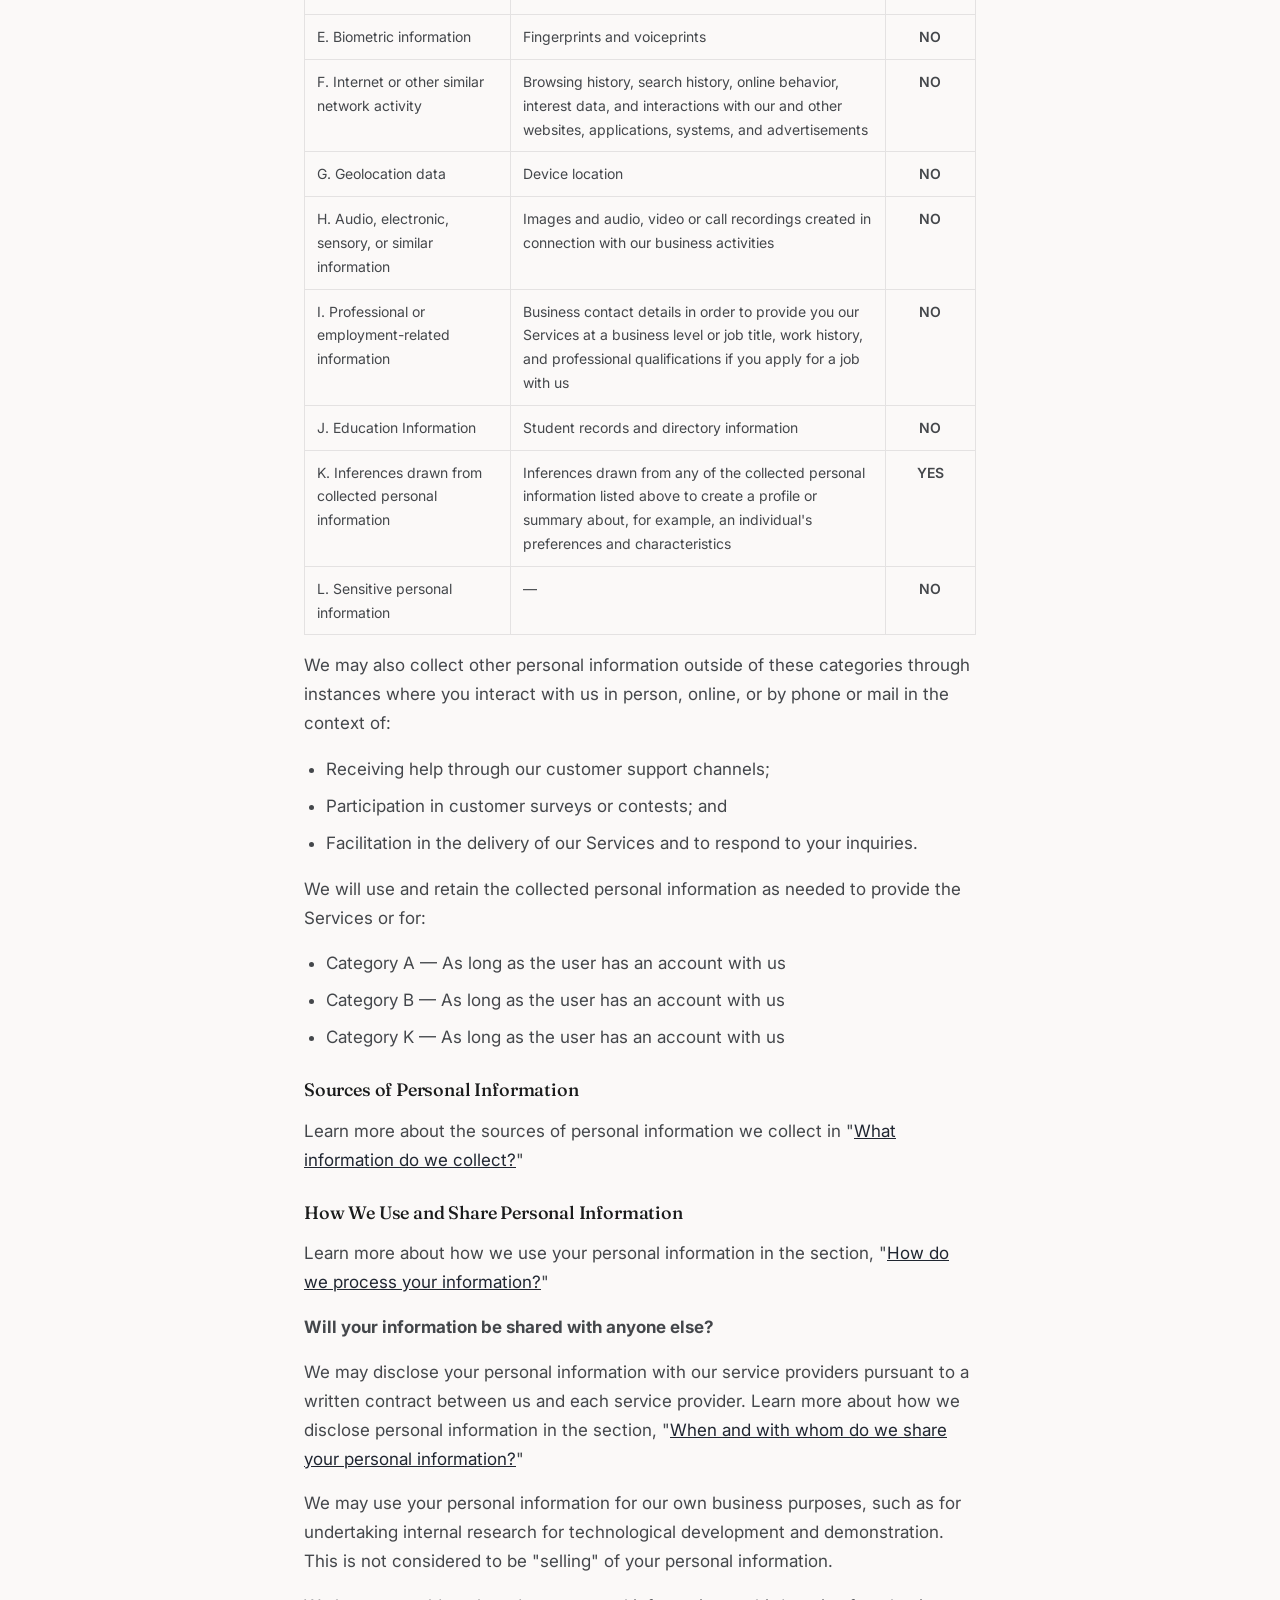
==== commit 9c9f0449: "Add real privacy policy and wire up contact email - Replace privacy.html placeholder with the full T" ====
--- a/privacy.html
+++ b/privacy.html
@@ -5,7 +5,6 @@
   <meta name="viewport" content="width=device-width, initial-scale=1" />
   <title>Privacy Policy — FluentFable</title>
   <meta name="description" content="FluentFable privacy policy." />
-  <meta name="robots" content="noindex" />
   <meta name="theme-color" content="#fbf9f8" />
   <link rel="icon" href="./favicon.svg" type="image/svg+xml" />
   <link rel="preconnect" href="https://fonts.googleapis.com" />
@@ -36,22 +35,302 @@
   <main id="main">
     <article class="container legal">
       <h1>Privacy Policy</h1>
-      <!-- OWNER: set the real date below -->
-      <p class="updated">Last updated: [DATE]</p>
-
-      <!-- ===================================================================
-           PLACEHOLDER: paste Privacy Policy content here.
-           Use <h2> for section headings, <p> for paragraphs, <ul>/<li> for
-           lists. They're already styled to match the site.
-           =================================================================== -->
-      <p class="placeholder-note">[Policy content goes here — replace this entire block with your privacy policy. Plain HTML headings, paragraphs, and lists will already look right.]</p>
-
-      <h2>Example section heading</h2>
-      <p>This is sample body text so you can see how a paragraph looks before you paste your real policy. Delete it.</p>
-      <ul>
-        <li>Sample list item one.</li>
-        <li>Sample list item two.</li>
-      </ul>
+      <p class="updated">Last updated June 26, 2026</p>
+
+      <p class="legal-lead">This Privacy Notice for Fluent Fable ("<strong>we</strong>," "<strong>us</strong>," or "<strong>our</strong>") describes how and why we might access, collect, store, use, and/or share ("<strong>process</strong>") your personal information when you use our services ("<strong>Services</strong>"), including when you:</p>
+      <ul>
+        <li>Download and use our mobile application (Fluent Fable), or any other application of ours that links to this Privacy Notice;</li>
+        <li>Use Fluent Fable. Fluent Fable is a language learning app that helps users improve their reading comprehension in Chinese, Korean, and English by letting them read real books in their target language. When users tap on an unfamiliar word, the app instantly surfaces a dictionary definition and its breakdown. Vocabulary is tracked across reading sessions to help users build proficiency over time. The app uses AI to assist with contextual lookups and supports Google sign-in for account management.</li>
+        <li>Engage with us in other related ways, including any marketing or events.</li>
+      </ul>
+      <p><strong>Questions or concerns?</strong> Reading this Privacy Notice will help you understand your privacy rights and choices. We are responsible for making decisions about how your personal information is processed. If you do not agree with our policies and practices, please do not use our Services. If you still have any questions or concerns, please contact us at <a href="mailto:fluentfable.app@gmail.com">fluentfable.app@gmail.com</a>.</p>
+
+      <h2 id="summary">Summary of key points</h2>
+      <p><em>This summary provides key points from our Privacy Notice, but you can find out more details about any of these topics by clicking the link following each key point or by using our <a href="#toc">table of contents</a> below to find the section you are looking for.</em></p>
+      <p><strong>What personal information do we process?</strong> When you visit, use, or navigate our Services, we may process personal information depending on how you interact with us and the Services, the choices you make, and the products and features you use. Learn more about <a href="#infocollect">personal information you disclose to us</a>.</p>
+      <p><strong>Do we process any sensitive personal information?</strong> Some of the information may be considered "special" or "sensitive" in certain jurisdictions, for example your racial or ethnic origins, sexual orientation, and religious beliefs. We do not process sensitive personal information.</p>
+      <p><strong>Do we collect any information from third parties?</strong> We do not collect any information from third parties.</p>
+      <p><strong>How do we process your information?</strong> We process your information to provide, improve, and administer our Services, communicate with you, for security and fraud prevention, and to comply with law. We may also process your information for other purposes with your consent. We process your information only when we have a valid legal reason to do so. Learn more about <a href="#infouse">how we process your information</a>.</p>
+      <p><strong>In what situations and with which parties do we share personal information?</strong> We may share information in specific situations and with specific third parties. Learn more about <a href="#whoshare">when and with whom we share your personal information</a>.</p>
+      <p><strong>How do we keep your information safe?</strong> We have adequate organizational and technical processes and procedures in place to protect your personal information. However, no electronic transmission over the internet or information storage technology can be guaranteed to be 100% secure, so we cannot promise or guarantee that hackers, cybercriminals, or other unauthorized third parties will not be able to defeat our security and improperly collect, access, steal, or modify your information. Learn more about <a href="#infosafe">how we keep your information safe</a>.</p>
+      <p><strong>What are your rights?</strong> Depending on where you are located geographically, the applicable privacy law may mean you have certain rights regarding your personal information. Learn more about <a href="#privacyrights">your privacy rights</a>.</p>
+      <p><strong>How do you exercise your rights?</strong> The easiest way to exercise your rights is by contacting us at <a href="mailto:fluentfable.app@gmail.com">fluentfable.app@gmail.com</a>. We will consider and act upon any request in accordance with applicable data protection laws.</p>
+      <p>Want to learn more about what we do with any information we collect? <a href="#toc">Review the Privacy Notice in full</a>.</p>
+
+      <h2 id="toc">Table of contents</h2>
+      <nav class="toc" aria-label="Table of contents">
+        <ol>
+          <li><a href="#infocollect">What information do we collect?</a></li>
+          <li><a href="#infouse">How do we process your information?</a></li>
+          <li><a href="#legalbases">What legal bases do we rely on to process your information?</a></li>
+          <li><a href="#whoshare">When and with whom do we share your personal information?</a></li>
+          <li><a href="#ai">Do we offer artificial intelligence-based products?</a></li>
+          <li><a href="#sociallogins">How do we handle your social logins?</a></li>
+          <li><a href="#inforetain">How long do we keep your information?</a></li>
+          <li><a href="#infosafe">How do we keep your information safe?</a></li>
+          <li><a href="#privacyrights">What are your privacy rights?</a></li>
+          <li><a href="#dnt">Controls for do-not-track features</a></li>
+          <li><a href="#uslaws">Do United States residents have specific privacy rights?</a></li>
+          <li><a href="#otherlaws">Do other regions have specific privacy rights?</a></li>
+          <li><a href="#policyupdates">Do we make updates to this notice?</a></li>
+          <li><a href="#contact">How can you contact us about this notice?</a></li>
+          <li><a href="#request">How can you review, update, or delete the data we collect from you?</a></li>
+        </ol>
+      </nav>
+
+      <h2 id="infocollect">1. What information do we collect?</h2>
+      <h3 id="personalinfo">Personal information you disclose to us</h3>
+      <p><strong><em>In Short:</em></strong> <em>We collect personal information that you provide to us.</em></p>
+      <p>We collect personal information that you voluntarily provide to us when you register on the Services, express an interest in obtaining information about us or our products and Services, when you participate in activities on the Services, or otherwise when you contact us.</p>
+      <p><strong>Personal Information Provided by You.</strong> The personal information that we collect depends on the context of your interactions with us and the Services, the choices you make, and the products and features you use. The personal information we collect may include the following:</p>
+      <ul>
+        <li>email addresses</li>
+        <li>usernames</li>
+        <li>passwords</li>
+      </ul>
+      <p id="sensitiveinfo"><strong>Sensitive Information.</strong> We do not process sensitive information.</p>
+      <p><strong>Social Media Login Data.</strong> We may provide you with the option to register with us using your existing social media account details, like your Facebook, X, or other social media account. If you choose to register in this way, we will collect certain profile information about you from the social media provider, as described in the section called "<a href="#sociallogins">How do we handle your social logins?</a>" below.</p>
+      <p><strong>Application Data.</strong> If you use our application(s), we also may collect the following information if you choose to provide us with access or permission:</p>
+      <ul>
+        <li><em>Mobile Device Access.</em> We may request access or permission to certain features from your mobile device, including your mobile device's screen overlay / display over other apps, and other features. If you wish to change our access or permissions, you may do so in your device's settings.</li>
+      </ul>
+      <p>This information is primarily needed to maintain the security and operation of our application(s), for troubleshooting, and for our internal analytics and reporting purposes.</p>
+      <p>All personal information that you provide to us must be true, complete, and accurate, and you must notify us of any changes to such personal information.</p>
+
+      <h3>Information automatically collected</h3>
+      <p><strong><em>In Short:</em></strong> <em>Some information — such as your Internet Protocol (IP) address and/or browser and device characteristics — is collected automatically when you visit our Services.</em></p>
+      <p>We automatically collect certain information when you visit, use, or navigate the Services. This information does not reveal your specific identity (like your name or contact information) but may include device and usage information, such as your IP address, browser and device characteristics, operating system, language preferences, referring URLs, device name, country, location, information about how and when you use our Services, and other technical information. This information is primarily needed to maintain the security and operation of our Services, and for our internal analytics and reporting purposes.</p>
+      <p>The information we collect includes:</p>
+      <ul>
+        <li><em>Log and Usage Data.</em> Log and usage data is service-related, diagnostic, usage, and performance information our servers automatically collect when you access or use our Services and which we record in log files. Depending on how you interact with us, this log data may include your IP address, device information, browser type, and settings and information about your activity in the Services (such as the date/time stamps associated with your usage, pages and files viewed, searches, and other actions you take such as which features you use), device event information (such as system activity, error reports (sometimes called "crash dumps"), and hardware settings).</li>
+        <li><em>Device Data.</em> We collect device data such as information about your computer, phone, tablet, or other device you use to access the Services. Depending on the device used, this device data may include information such as your IP address (or proxy server), device and application identification numbers, location, browser type, hardware model, Internet service provider and/or mobile carrier, operating system, and system configuration information.</li>
+        <li><em>Inferred data.</em> Proficiency levels and vocabulary knowledge inferred from your reading activity and word lookup history.</li>
+      </ul>
+      <h3>Google API</h3>
+      <p>Our use of information received from Google APIs will adhere to <a href="https://developers.google.com/terms/api-services-user-data-policy" rel="noopener noreferrer" target="_blank">Google API Services User Data Policy</a>, including the <a href="https://developers.google.com/terms/api-services-user-data-policy#limited-use" rel="noopener noreferrer" target="_blank">Limited Use requirements</a>.</p>
+
+      <h2 id="infouse">2. How do we process your information?</h2>
+      <p><strong><em>In Short:</em></strong> <em>We process your information to provide, improve, and administer our Services, communicate with you, for security and fraud prevention, and to comply with law. We may also process your information for other purposes with your consent.</em></p>
+      <p><strong>We process your personal information for a variety of reasons, depending on how you interact with our Services, including:</strong></p>
+      <ul>
+        <li><strong>To facilitate account creation and authentication and otherwise manage user accounts.</strong> We may process your information so you can create and log in to your account, as well as keep your account in working order.</li>
+        <li><strong>To deliver and facilitate delivery of services to the user.</strong> We may process your information to provide you with the requested service.</li>
+        <li><strong>To respond to user inquiries/offer support to users.</strong> We may process your information to respond to your inquiries and solve any potential issues you might have with the requested service.</li>
+        <li><strong>To send administrative information to you.</strong> We may process your information to send you details about our products and services, changes to our terms and policies, and other similar information.</li>
+        <li><strong>To request feedback.</strong> We may process your information when necessary to request feedback and to contact you about your use of our Services.</li>
+        <li><strong>To protect our Services.</strong> We may process your information as part of our efforts to keep our Services safe and secure, including fraud monitoring and prevention.</li>
+        <li><strong>To identify usage trends.</strong> We may process information about how you use our Services to better understand how they are being used so we can improve them.</li>
+        <li><strong>To save or protect an individual's vital interest.</strong> We may process your information when necessary to save or protect an individual's vital interest, such as to prevent harm.</li>
+      </ul>
+
+      <h2 id="legalbases">3. What legal bases do we rely on to process your information?</h2>
+      <p><strong><em>In Short:</em></strong> <em>We only process your personal information when we believe it is necessary and we have a valid legal reason (i.e., legal basis) to do so under applicable law, like with your consent, to comply with laws, to provide you with services to enter into or fulfill our contractual obligations, to protect your rights, or to fulfill our legitimate business interests.</em></p>
+      <p><strong><u>If you are located in the EU or UK, this section applies to you.</u></strong></p>
+      <p>The General Data Protection Regulation (GDPR) and UK GDPR require us to explain the valid legal bases we rely on in order to process your personal information. As such, we may rely on the following legal bases to process your personal information:</p>
+      <ul>
+        <li><strong>Consent.</strong> We may process your information if you have given us permission (i.e., consent) to use your personal information for a specific purpose. You can withdraw your consent at any time. Learn more about <a href="#withdrawconsent">withdrawing your consent</a>.</li>
+        <li><strong>Performance of a Contract.</strong> We may process your personal information when we believe it is necessary to fulfill our contractual obligations to you, including providing our Services or at your request prior to entering into a contract with you.</li>
+        <li><strong>Legitimate Interests.</strong> We may process your information when we believe it is reasonably necessary to achieve our legitimate business interests and those interests do not outweigh your interests and fundamental rights and freedoms. For example, we may process your personal information for some of the purposes described in order to:
+          <ul>
+            <li>Analyze how our Services are used so we can improve them to engage and retain users</li>
+            <li>Diagnose problems and/or prevent fraudulent activities</li>
+            <li>Understand how our users use our products and services so we can improve user experience</li>
+          </ul>
+        </li>
+        <li><strong>Legal Obligations.</strong> We may process your information where we believe it is necessary for compliance with our legal obligations, such as to cooperate with a law enforcement body or regulatory agency, exercise or defend our legal rights, or disclose your information as evidence in litigation in which we are involved.</li>
+        <li><strong>Vital Interests.</strong> We may process your information where we believe it is necessary to protect your vital interests or the vital interests of a third party, such as situations involving potential threats to the safety of any person.</li>
+      </ul>
+      <p><strong><u><em>If you are located in Canada, this section applies to you.</em></u></strong></p>
+      <p>We may process your information if you have given us specific permission (i.e., express consent) to use your personal information for a specific purpose, or in situations where your permission can be inferred (i.e., implied consent). You can <a href="#withdrawconsent">withdraw your consent</a> at any time.</p>
+      <p>In some exceptional cases, we may be legally permitted under applicable law to process your information without your consent, including, for example:</p>
+      <ul>
+        <li>If collection is clearly in the interests of an individual and consent cannot be obtained in a timely way</li>
+        <li>For investigations and fraud detection and prevention</li>
+        <li>For business transactions provided certain conditions are met</li>
+        <li>If it is contained in a witness statement and the collection is necessary to assess, process, or settle an insurance claim</li>
+        <li>For identifying injured, ill, or deceased persons and communicating with next of kin</li>
+        <li>If we have reasonable grounds to believe an individual has been, is, or may be victim of financial abuse</li>
+        <li>If it is reasonable to expect collection and use with consent would compromise the availability or the accuracy of the information and the collection is reasonable for purposes related to investigating a breach of an agreement or a contravention of the laws of Canada or a province</li>
+        <li>If disclosure is required to comply with a subpoena, warrant, court order, or rules of the court relating to the production of records</li>
+        <li>If it was produced by an individual in the course of their employment, business, or profession and the collection is consistent with the purposes for which the information was produced</li>
+        <li>If the collection is solely for journalistic, artistic, or literary purposes</li>
+        <li>If the information is publicly available and is specified by the regulations</li>
+        <li>We may disclose de-identified information for approved research or statistics projects, subject to ethics oversight and confidentiality commitments</li>
+      </ul>
+
+      <h2 id="whoshare">4. When and with whom do we share your personal information?</h2>
+      <p><strong><em>In Short:</em></strong> <em>We may share information in specific situations described in this section and/or with the following third parties.</em></p>
+      <p><strong>Vendors, Consultants, and Other Third-Party Service Providers.</strong> We may share your data with third-party vendors, service providers, contractors, or agents ("<strong>third parties</strong>") who perform services for us or on our behalf and require access to such information to do that work. We have contracts in place with our third parties, which are designed to help safeguard your personal information. This means that they cannot do anything with your personal information unless we have instructed them to do it. They will also not share your personal information with any organization apart from us. They also commit to protect the data they hold on our behalf and to retain it for the period we instruct.</p>
+      <p>The third parties we may share personal information with are as follows:</p>
+      <ul>
+        <li><strong>AI Service Providers:</strong> Anthropic</li>
+        <li><strong>User Account Registration and Authentication:</strong> GitHub OAuth</li>
+        <li><strong>Translation:</strong> RapidAPI</li>
+        <li><strong>Data Storage / Backend:</strong> Supabase</li>
+      </ul>
+      <p>We also may need to share your personal information in the following situations:</p>
+      <ul>
+        <li><strong>Business Transfers.</strong> We may share or transfer your information in connection with, or during negotiations of, any merger, sale of company assets, financing, or acquisition of all or a portion of our business to another company.</li>
+      </ul>
+
+      <h2 id="ai">5. Do we offer artificial intelligence-based products?</h2>
+      <p><strong><em>In Short:</em></strong> <em>We offer products, features, or tools powered by artificial intelligence, machine learning, or similar technologies.</em></p>
+      <p>As part of our Services, we offer products, features, or tools powered by artificial intelligence, machine learning, or similar technologies (collectively, "AI Products"). These tools are designed to enhance your experience and provide you with innovative solutions. The terms in this Privacy Notice govern your use of the AI Products within our Services.</p>
+      <h3>Use of AI Technologies</h3>
+      <p>We provide the AI Products through third-party service providers ("AI Service Providers"), including Anthropic. As outlined in this Privacy Notice, your input, output, and personal information will be shared with and processed by these AI Service Providers to enable your use of our AI Products for purposes outlined in "<a href="#legalbases">What legal bases do we rely on to process your information?</a>" You must not use the AI Products in any way that violates the terms or policies of any AI Service Provider.</p>
+      <h3>Our AI Products</h3>
+      <p>Our AI Products are designed for the following functions:</p>
+      <ul>
+        <li>AI insights</li>
+        <li>AI translation</li>
+        <li>Natural language processing</li>
+        <li>Text analysis</li>
+      </ul>
+      <h3>How We Process Your Data Using AI</h3>
+      <p>All personal information processed using our AI Products is handled in line with our Privacy Notice and our agreement with third parties. This ensures high security and safeguards your personal information throughout the process, giving you peace of mind about your data's safety.</p>
+
+      <h2 id="sociallogins">6. How do we handle your social logins?</h2>
+      <p><strong><em>In Short:</em></strong> <em>If you choose to register or log in to our Services using a social media account, we may have access to certain information about you.</em></p>
+      <p>Our Services offer you the ability to register and log in using your third-party social media account details (like your Facebook or X logins). Where you choose to do this, we will receive certain profile information about you from your social media provider. The profile information we receive may vary depending on the social media provider concerned, but will often include your name, email address, friends list, and profile picture, as well as other information you choose to make public on such a social media platform.</p>
+      <p>We will use the information we receive only for the purposes that are described in this Privacy Notice or that are otherwise made clear to you on the relevant Services. Please note that we do not control, and are not responsible for, other uses of your personal information by your third-party social media provider. We recommend that you review their privacy notice to understand how they collect, use, and share your personal information, and how you can set your privacy preferences on their sites and apps.</p>
+
+      <h2 id="inforetain">7. How long do we keep your information?</h2>
+      <p><strong><em>In Short:</em></strong> <em>We keep your information for as long as necessary to fulfill the purposes outlined in this Privacy Notice unless otherwise required by law.</em></p>
+      <p>We will only keep your personal information for as long as it is necessary for the purposes set out in this Privacy Notice, unless a longer retention period is required or permitted by law (such as tax, accounting, or other legal requirements). No purpose in this notice will require us keeping your personal information for longer than the period of time in which users have an account with us.</p>
+      <p>When we have no ongoing legitimate business need to process your personal information, we will either delete or anonymize such information, or, if this is not possible (for example, because your personal information has been stored in backup archives), then we will securely store your personal information and isolate it from any further processing until deletion is possible.</p>
+
+      <h2 id="infosafe">8. How do we keep your information safe?</h2>
+      <p><strong><em>In Short:</em></strong> <em>We aim to protect your personal information through a system of organizational and technical security measures.</em></p>
+      <p>We have implemented appropriate and reasonable technical and organizational security measures designed to protect the security of any personal information we process. However, despite our safeguards and efforts to secure your information, no electronic transmission over the Internet or information storage technology can be guaranteed to be 100% secure, so we cannot promise or guarantee that hackers, cybercriminals, or other unauthorized third parties will not be able to defeat our security and improperly collect, access, steal, or modify your information. Although we will do our best to protect your personal information, transmission of personal information to and from our Services is at your own risk. You should only access the Services within a secure environment.</p>
+
+      <h2 id="privacyrights">9. What are your privacy rights?</h2>
+      <p><strong><em>In Short:</em></strong> <em>Depending on your state of residence in the US or in some regions, such as the European Economic Area (EEA), United Kingdom (UK), Switzerland, and Canada, you have rights that allow you greater access to and control over your personal information. You may review, change, or terminate your account at any time, depending on your country, province, or state of residence.</em></p>
+      <p>In some regions (like the EEA, UK, Switzerland, and Canada), you have certain rights under applicable data protection laws. These may include the right (i) to request access and obtain a copy of your personal information, (ii) to request rectification or erasure; (iii) to restrict the processing of your personal information; (iv) if applicable, to data portability; and (v) not to be subject to automated decision-making. If a decision that produces legal or similarly significant effects is made solely by automated means, we will inform you, explain the main factors, and offer a simple way to request human review. In certain circumstances, you may also have the right to object to the processing of your personal information. You can make such a request by contacting us by using the contact details provided in the section "<a href="#contact">How can you contact us about this notice?</a>" below.</p>
+      <p>We will consider and act upon any request in accordance with applicable data protection laws.</p>
+      <p>If you are located in the EEA or UK and you believe we are unlawfully processing your personal information, you also have the right to complain to your <a href="https://ec.europa.eu/justice/data-protection/bodies/authorities/index_en.htm" rel="noopener noreferrer" target="_blank">Member State data protection authority</a> or <a href="https://ico.org.uk/make-a-complaint/data-protection-complaints/data-protection-complaints/" rel="noopener noreferrer" target="_blank">UK data protection authority</a>.</p>
+      <p>If you are located in Switzerland, you may contact the <a href="https://www.edoeb.admin.ch/edoeb/en/home.html" rel="noopener noreferrer" target="_blank">Federal Data Protection and Information Commissioner</a>.</p>
+      <h3 id="withdrawconsent">Withdrawing your consent</h3>
+      <p>If we are relying on your consent to process your personal information, which may be express and/or implied consent depending on the applicable law, you have the right to withdraw your consent at any time. You can withdraw your consent at any time by contacting us by using the contact details provided in the section "<a href="#contact">How can you contact us about this notice?</a>" below.</p>
+      <p>However, please note that this will not affect the lawfulness of the processing before its withdrawal nor, when applicable law allows, will it affect the processing of your personal information conducted in reliance on lawful processing grounds other than consent.</p>
+      <h3>Account Information</h3>
+      <p>If you would at any time like to review or change the information in your account or terminate your account, you can:</p>
+      <ul>
+        <li>Log in to your account settings and update your user account.</li>
+      </ul>
+      <p>Upon your request to terminate your account, we will deactivate or delete your account and information from our active databases. However, we may retain some information in our files to prevent fraud, troubleshoot problems, assist with any investigations, enforce our legal terms and/or comply with applicable legal requirements.</p>
+      <p>If you have questions or comments about your privacy rights, you may email us at <a href="mailto:fluentfable.app@gmail.com">fluentfable.app@gmail.com</a>.</p>
+
+      <h2 id="dnt">10. Controls for do-not-track features</h2>
+      <p>Most web browsers and some mobile operating systems and mobile applications include a Do-Not-Track ("DNT") feature or setting you can activate to signal your privacy preference not to have data about your online browsing activities monitored and collected. At this stage, no uniform technology standard for recognizing and implementing DNT signals has been finalized. As such, we do not currently respond to DNT browser signals or any other mechanism that automatically communicates your choice not to be tracked online. If a standard for online tracking is adopted that we must follow in the future, we will inform you about that practice in a revised version of this Privacy Notice.</p>
+      <p>California law requires us to let you know how we respond to web browser DNT signals. Because there currently is not an industry or legal standard for recognizing or honoring DNT signals, we do not respond to them at this time.</p>
+
+      <h2 id="uslaws">11. Do United States residents have specific privacy rights?</h2>
+      <p><strong><em>In Short:</em></strong> <em>If you are a resident of California, Colorado, Connecticut, Delaware, Florida, Indiana, Iowa, Kentucky, Maryland, Minnesota, Montana, Nebraska, New Hampshire, New Jersey, Oregon, Rhode Island, Tennessee, Texas, Utah, or Virginia, you may have the right to request access to and receive details about the personal information we maintain about you and how we have processed it, correct inaccuracies, get a copy of, or delete your personal information. You may also have the right to withdraw your consent to our processing of your personal information. These rights may be limited in some circumstances by applicable law. More information is provided below.</em></p>
+      <h3>Categories of Personal Information We Collect</h3>
+      <p>The table below shows the categories of personal information we have collected in the past twelve (12) months. The table includes illustrative examples of each category and does not reflect the personal information we collect from you. For a comprehensive inventory of all personal information we process, please refer to the section "<a href="#infocollect">What information do we collect?</a>"</p>
+      <div class="table-wrap">
+        <table>
+          <thead>
+            <tr><th>Category</th><th>Examples</th><th>Collected</th></tr>
+          </thead>
+          <tbody>
+            <tr><td>A. Identifiers</td><td>Contact details, such as real name, alias, postal address, telephone or mobile contact number, unique personal identifier, online identifier, Internet Protocol address, email address, and account name</td><td class="yesno">YES</td></tr>
+            <tr><td>B. Personal information as defined in the California Customer Records statute</td><td>Name, contact information, education, employment, employment history, and financial information</td><td class="yesno">YES</td></tr>
+            <tr><td>C. Protected classification characteristics under state or federal law</td><td>Gender, age, date of birth, race and ethnicity, national origin, marital status, and other demographic data</td><td class="yesno">NO</td></tr>
+            <tr><td>D. Commercial information</td><td>Transaction information, purchase history, financial details, and payment information</td><td class="yesno">NO</td></tr>
+            <tr><td>E. Biometric information</td><td>Fingerprints and voiceprints</td><td class="yesno">NO</td></tr>
+            <tr><td>F. Internet or other similar network activity</td><td>Browsing history, search history, online behavior, interest data, and interactions with our and other websites, applications, systems, and advertisements</td><td class="yesno">NO</td></tr>
+            <tr><td>G. Geolocation data</td><td>Device location</td><td class="yesno">NO</td></tr>
+            <tr><td>H. Audio, electronic, sensory, or similar information</td><td>Images and audio, video or call recordings created in connection with our business activities</td><td class="yesno">NO</td></tr>
+            <tr><td>I. Professional or employment-related information</td><td>Business contact details in order to provide you our Services at a business level or job title, work history, and professional qualifications if you apply for a job with us</td><td class="yesno">NO</td></tr>
+            <tr><td>J. Education Information</td><td>Student records and directory information</td><td class="yesno">NO</td></tr>
+            <tr><td>K. Inferences drawn from collected personal information</td><td>Inferences drawn from any of the collected personal information listed above to create a profile or summary about, for example, an individual's preferences and characteristics</td><td class="yesno">YES</td></tr>
+            <tr><td>L. Sensitive personal information</td><td>—</td><td class="yesno">NO</td></tr>
+          </tbody>
+        </table>
+      </div>
+      <p>We may also collect other personal information outside of these categories through instances where you interact with us in person, online, or by phone or mail in the context of:</p>
+      <ul>
+        <li>Receiving help through our customer support channels;</li>
+        <li>Participation in customer surveys or contests; and</li>
+        <li>Facilitation in the delivery of our Services and to respond to your inquiries.</li>
+      </ul>
+      <p>We will use and retain the collected personal information as needed to provide the Services or for:</p>
+      <ul>
+        <li>Category A — As long as the user has an account with us</li>
+        <li>Category B — As long as the user has an account with us</li>
+        <li>Category K — As long as the user has an account with us</li>
+      </ul>
+      <h3>Sources of Personal Information</h3>
+      <p>Learn more about the sources of personal information we collect in "<a href="#infocollect">What information do we collect?</a>"</p>
+      <h3>How We Use and Share Personal Information</h3>
+      <p>Learn more about how we use your personal information in the section, "<a href="#infouse">How do we process your information?</a>"</p>
+      <p><strong>Will your information be shared with anyone else?</strong></p>
+      <p>We may disclose your personal information with our service providers pursuant to a written contract between us and each service provider. Learn more about how we disclose personal information in the section, "<a href="#whoshare">When and with whom do we share your personal information?</a>"</p>
+      <p>We may use your personal information for our own business purposes, such as for undertaking internal research for technological development and demonstration. This is not considered to be "selling" of your personal information.</p>
+      <p>We have not sold or shared any personal information to third parties for a business or commercial purpose in the preceding twelve (12) months. We have disclosed the following categories of personal information to third parties for a business or commercial purpose in the preceding twelve (12) months: the categories of third parties to whom we disclosed personal information for a business or commercial purpose can be found under "<a href="#whoshare">When and with whom do we share your personal information?</a>"</p>
+      <h3>Your Rights</h3>
+      <p>You have rights under certain US state data protection laws. However, these rights are not absolute, and in certain cases, we may decline your request as permitted by law. These rights include:</p>
+      <ul>
+        <li><strong>Right to know</strong> whether or not we are processing your personal data</li>
+        <li><strong>Right to access</strong> your personal data</li>
+        <li><strong>Right to correct</strong> inaccuracies in your personal data</li>
+        <li><strong>Right to request</strong> the deletion of your personal data</li>
+        <li><strong>Right to obtain a copy</strong> of the personal data you previously shared with us</li>
+        <li><strong>Right to non-discrimination</strong> for exercising your rights</li>
+        <li><strong>Right to opt out</strong> of the processing of your personal data if it is used for targeted advertising (or sharing as defined under California's privacy law), the sale of personal data, or profiling in furtherance of decisions that produce legal or similarly significant effects ("profiling")</li>
+      </ul>
+      <p>Depending upon the state where you live, you may also have the following rights:</p>
+      <ul>
+        <li>Right to access the categories of personal data being processed (as permitted by applicable law, including the privacy law in Minnesota)</li>
+        <li>Right to obtain a list of the categories of third parties to which we have disclosed personal data (as permitted by applicable law, including the privacy law in California, Delaware, and Maryland)</li>
+        <li>Right to obtain a list of specific third parties to which we have disclosed personal data (as permitted by applicable law, including the privacy law in Minnesota and Oregon)</li>
+        <li>Right to obtain a list of third parties to which we have sold personal data (as permitted by applicable law, including the privacy law in Connecticut)</li>
+        <li>Right to review, understand, question, and depending on where you live, correct how personal data has been profiled (as permitted by applicable law, including the privacy law in Connecticut and Minnesota)</li>
+        <li>Right to limit use and disclosure of sensitive personal data (as permitted by applicable law, including the privacy law in California)</li>
+        <li>Right to opt out of the collection of sensitive data and personal data collected through the operation of a voice or facial recognition feature (as permitted by applicable law, including the privacy law in Florida)</li>
+      </ul>
+      <h3>How to Exercise Your Rights</h3>
+      <p>To exercise these rights, you can contact us by emailing us at <a href="mailto:fluentfable.app@gmail.com">fluentfable.app@gmail.com</a>, or by referring to the contact details at the bottom of this document.</p>
+      <p>Under certain US state data protection laws, you can designate an authorized agent to make a request on your behalf. We may deny a request from an authorized agent that does not submit proof that they have been validly authorized to act on your behalf in accordance with applicable laws.</p>
+      <h3>Request Verification</h3>
+      <p>Upon receiving your request, we will need to verify your identity to determine you are the same person about whom we have the information in our system. We will only use personal information provided in your request to verify your identity or authority to make the request. However, if we cannot verify your identity from the information already maintained by us, we may request that you provide additional information for the purposes of verifying your identity and for security or fraud-prevention purposes.</p>
+      <p>If you submit the request through an authorized agent, we may need to collect additional information to verify your identity before processing your request and the agent will need to provide a written and signed permission from you to submit such request on your behalf.</p>
+      <h3>Appeals</h3>
+      <p>Under certain US state data protection laws, if we decline to take action regarding your request, you may appeal our decision by emailing us at <a href="mailto:fluentfable.app@gmail.com">fluentfable.app@gmail.com</a>. We will inform you in writing of any action taken or not taken in response to the appeal, including a written explanation of the reasons for the decisions. If your appeal is denied, you may submit a complaint to your state attorney general.</p>
+      <h3>California "Shine The Light" Law</h3>
+      <p>California Civil Code Section 1798.83, also known as the "Shine The Light" law, permits our users who are California residents to request and obtain from us, once a year and free of charge, information about categories of personal information (if any) we disclosed to third parties for direct marketing purposes and the names and addresses of all third parties with which we shared personal information in the immediately preceding calendar year. If you are a California resident and would like to make such a request, please submit your request in writing to us by using the contact details provided in the section "<a href="#contact">How can you contact us about this notice?</a>"</p>
+
+      <h2 id="otherlaws">12. Do other regions have specific privacy rights?</h2>
+      <p><strong><em>In Short:</em></strong> <em>You may have additional rights based on the country you reside in.</em></p>
+      <h3>Australia</h3>
+      <p>We collect and process your personal information under the obligations and conditions set by Australia's Privacy Act 1988 (Privacy Act).</p>
+      <p>This Privacy Notice satisfies the notice requirements defined in the Privacy Act, in particular: what personal information we collect from you, from which sources, for which purposes, and other recipients of your personal information.</p>
+      <p>If you do not wish to provide the personal information necessary to fulfill their applicable purpose, it may affect our ability to provide our services, in particular:</p>
+      <ul>
+        <li>offer you the products or services that you want</li>
+        <li>respond to or help with your requests</li>
+        <li>manage your account with us</li>
+        <li>confirm your identity and protect your account</li>
+      </ul>
+      <p>At any time, you have the right to request access to or correction of your personal information. You can make such a request by contacting us by using the contact details provided in the section "<a href="#request">How can you review, update, or delete the data we collect from you?</a>"</p>
+      <p>If you believe we are unlawfully processing your personal information, you have the right to submit a complaint about a breach of the Australian Privacy Principles to the <a href="https://www.oaic.gov.au/privacy/privacy-complaints/lodge-a-privacy-complaint-with-us" rel="noopener noreferrer" target="_blank">Office of the Australian Information Commissioner</a>.</p>
+
+      <h2 id="policyupdates">13. Do we make updates to this notice?</h2>
+      <p><strong><em>In Short:</em></strong> <em>Yes, we will update this notice as necessary to stay compliant with relevant laws.</em></p>
+      <p>We may update this Privacy Notice from time to time. The updated version will be indicated by an updated "Revised" date at the top of this Privacy Notice. If we make material changes to this Privacy Notice, we may notify you either by prominently posting a notice of such changes or by directly sending you a notification. We encourage you to review this Privacy Notice frequently to be informed of how we are protecting your information.</p>
+
+      <h2 id="contact">14. How can you contact us about this notice?</h2>
+      <p>If you have questions or comments about this notice, you may email us at <a href="mailto:fluentfable.app@gmail.com">fluentfable.app@gmail.com</a> or contact us by post at:</p>
+      <p>
+        Fluent Fable<br />
+        64-16 Sincheon-daero 183beon-gil<br />
+        Busanjin-gu, Busan 47262<br />
+        South Korea
+      </p>
+
+      <h2 id="request">15. How can you review, update, or delete the data we collect from you?</h2>
+      <p>Based on the applicable laws of your country or state of residence in the US, you may have the right to request access to the personal information we collect from you, details about how we have processed it, correct inaccuracies, or delete your personal information. You may also have the right to withdraw your consent to our processing of your personal information. These rights may be limited in some circumstances by applicable law. To request to review, update, or delete your personal information, please email us at <a href="mailto:fluentfable.app@gmail.com">fluentfable.app@gmail.com</a>.</p>
 
       <a class="back" href="./index.html">&larr; Back to home</a>
     </article>
@@ -70,8 +349,7 @@
         <nav class="footer__links" aria-label="Footer">
           <a href="./privacy.html">Privacy Policy</a>
           <a href="./terms.html">Terms of Service</a>
-          <!-- CONTACT_EMAIL: replace the address below -->
-          <a href="mailto:CONTACT_EMAIL">Contact</a>
+          <a href="mailto:fluentfable.app@gmail.com">Contact</a>
         </nav>
       </div>
       <p class="footer__copy">© 2026 FluentFable. All rights reserved.</p>
--- a/css/styles.css
+++ b/css/styles.css
@@ -455,12 +455,27 @@
 /* ---------- legal pages ---------- */
 .legal { max-width: 720px; padding-block: 56px; }
 .legal h1 { font-size: clamp(32px, 6vw, 44px); }
-.legal h2 { font-size: 24px; margin-top: 36px; }
+.legal h2 { font-size: 24px; margin-top: 44px; scroll-margin-top: 80px; }
+.legal h3 { font-family: var(--font-display); font-weight: 500; font-size: 18px; margin-top: 28px; }
 .legal .updated { color: var(--text-tertiary); font-size: 14px; margin-top: 8px; }
 .legal p, .legal li { color: var(--text-secondary); margin-top: 16px; }
 .legal ul { padding-left: 22px; }
+.legal li { margin-top: 8px; }
 .legal a { text-decoration: underline; }
-.legal .back { display: inline-block; margin-top: 40px; font-size: 15px; }
+.legal .back { display: inline-block; margin-top: 48px; font-size: 15px; }
+
+/* legal: intro/summary callout + table of contents */
+.legal .legal-lead { color: var(--text-muted); }
+.legal .toc { background: var(--surface-assist); border: 1px solid var(--border); border-radius: var(--radius-lg); padding: 8px 22px; }
+.legal .toc ol { margin: 0; padding-left: 20px; }
+.legal .toc li { margin-top: 6px; color: var(--text-secondary); }
+
+/* legal: data-category table */
+.legal .table-wrap { overflow-x: auto; margin-top: 20px; }
+.legal table { width: 100%; border-collapse: collapse; font-size: 14px; min-width: 520px; }
+.legal th, .legal td { border: 1px solid var(--border); padding: 10px 12px; text-align: left; vertical-align: top; color: var(--text-secondary); }
+.legal th { background: var(--surface-muted); font-family: var(--font-ui); font-weight: 600; color: var(--text); }
+.legal td.yesno { text-align: center; white-space: nowrap; font-weight: 600; }
 
 .placeholder-note {
   display: block;
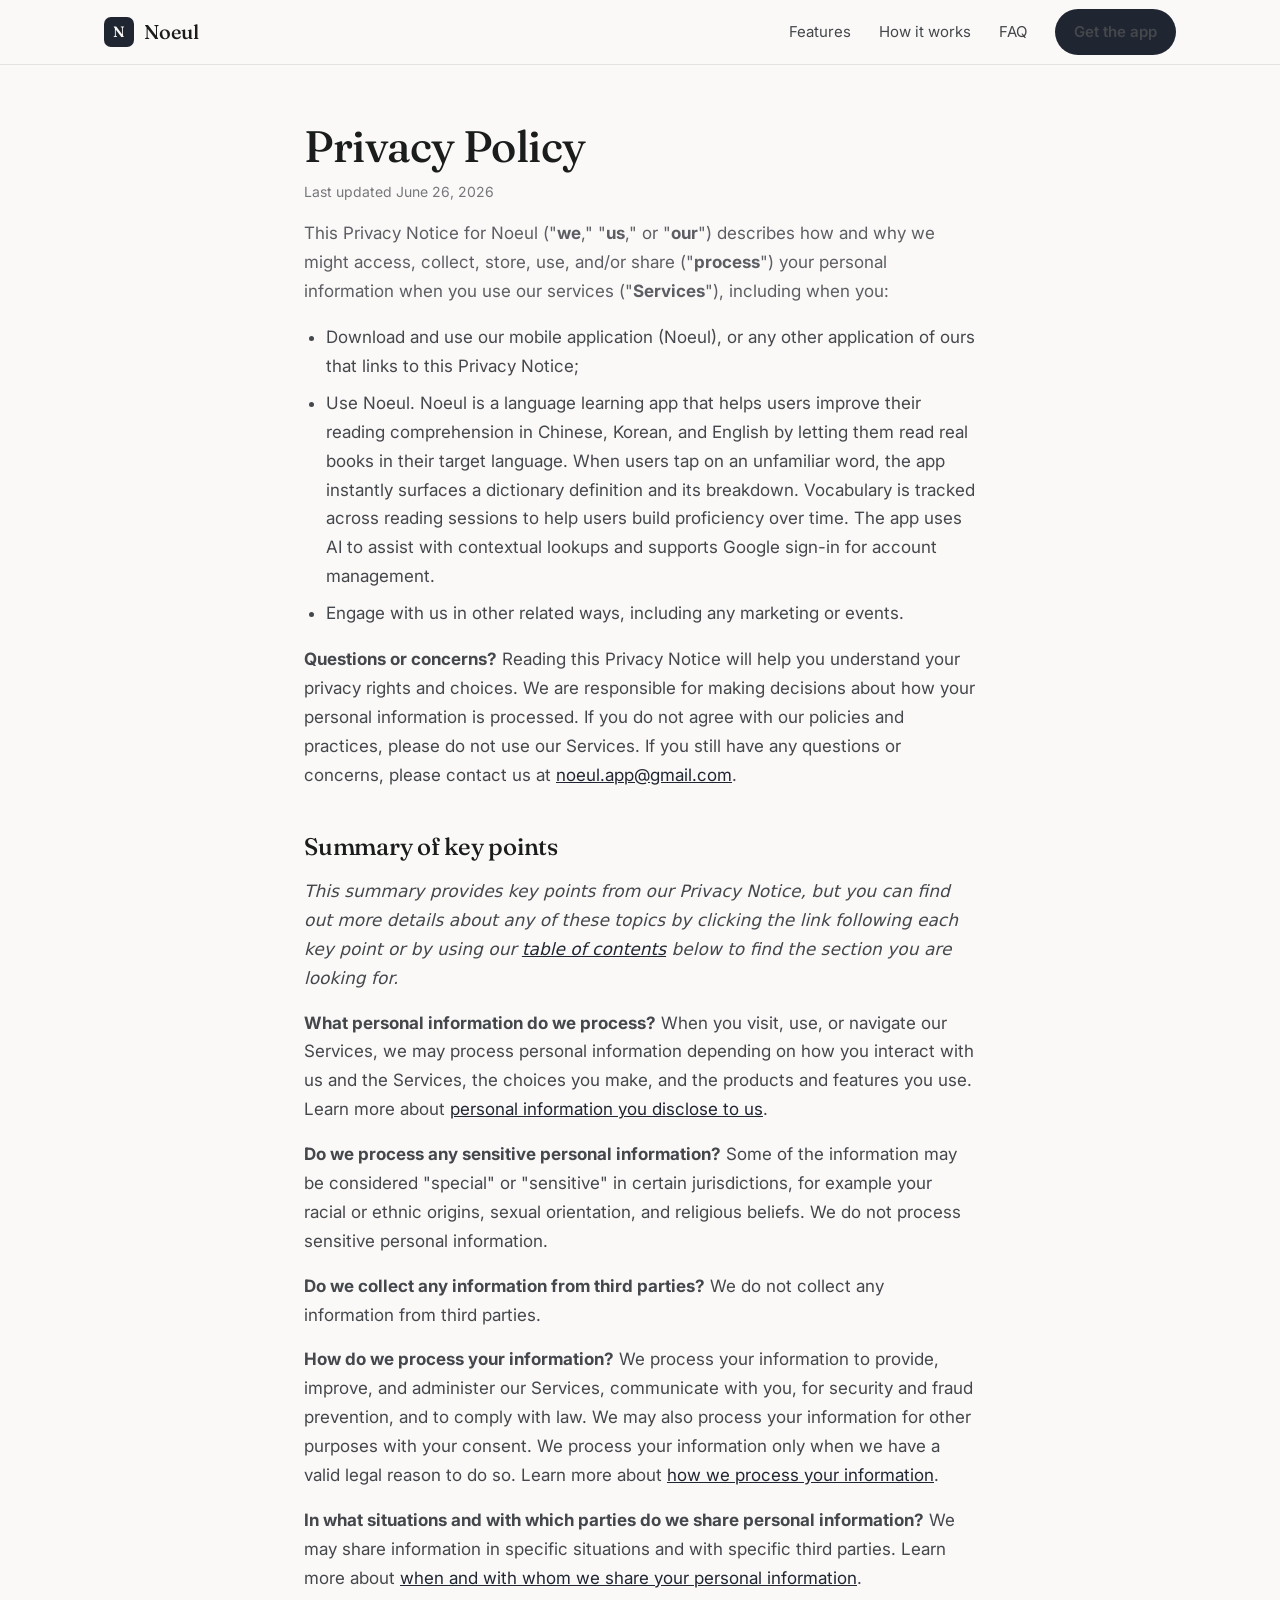
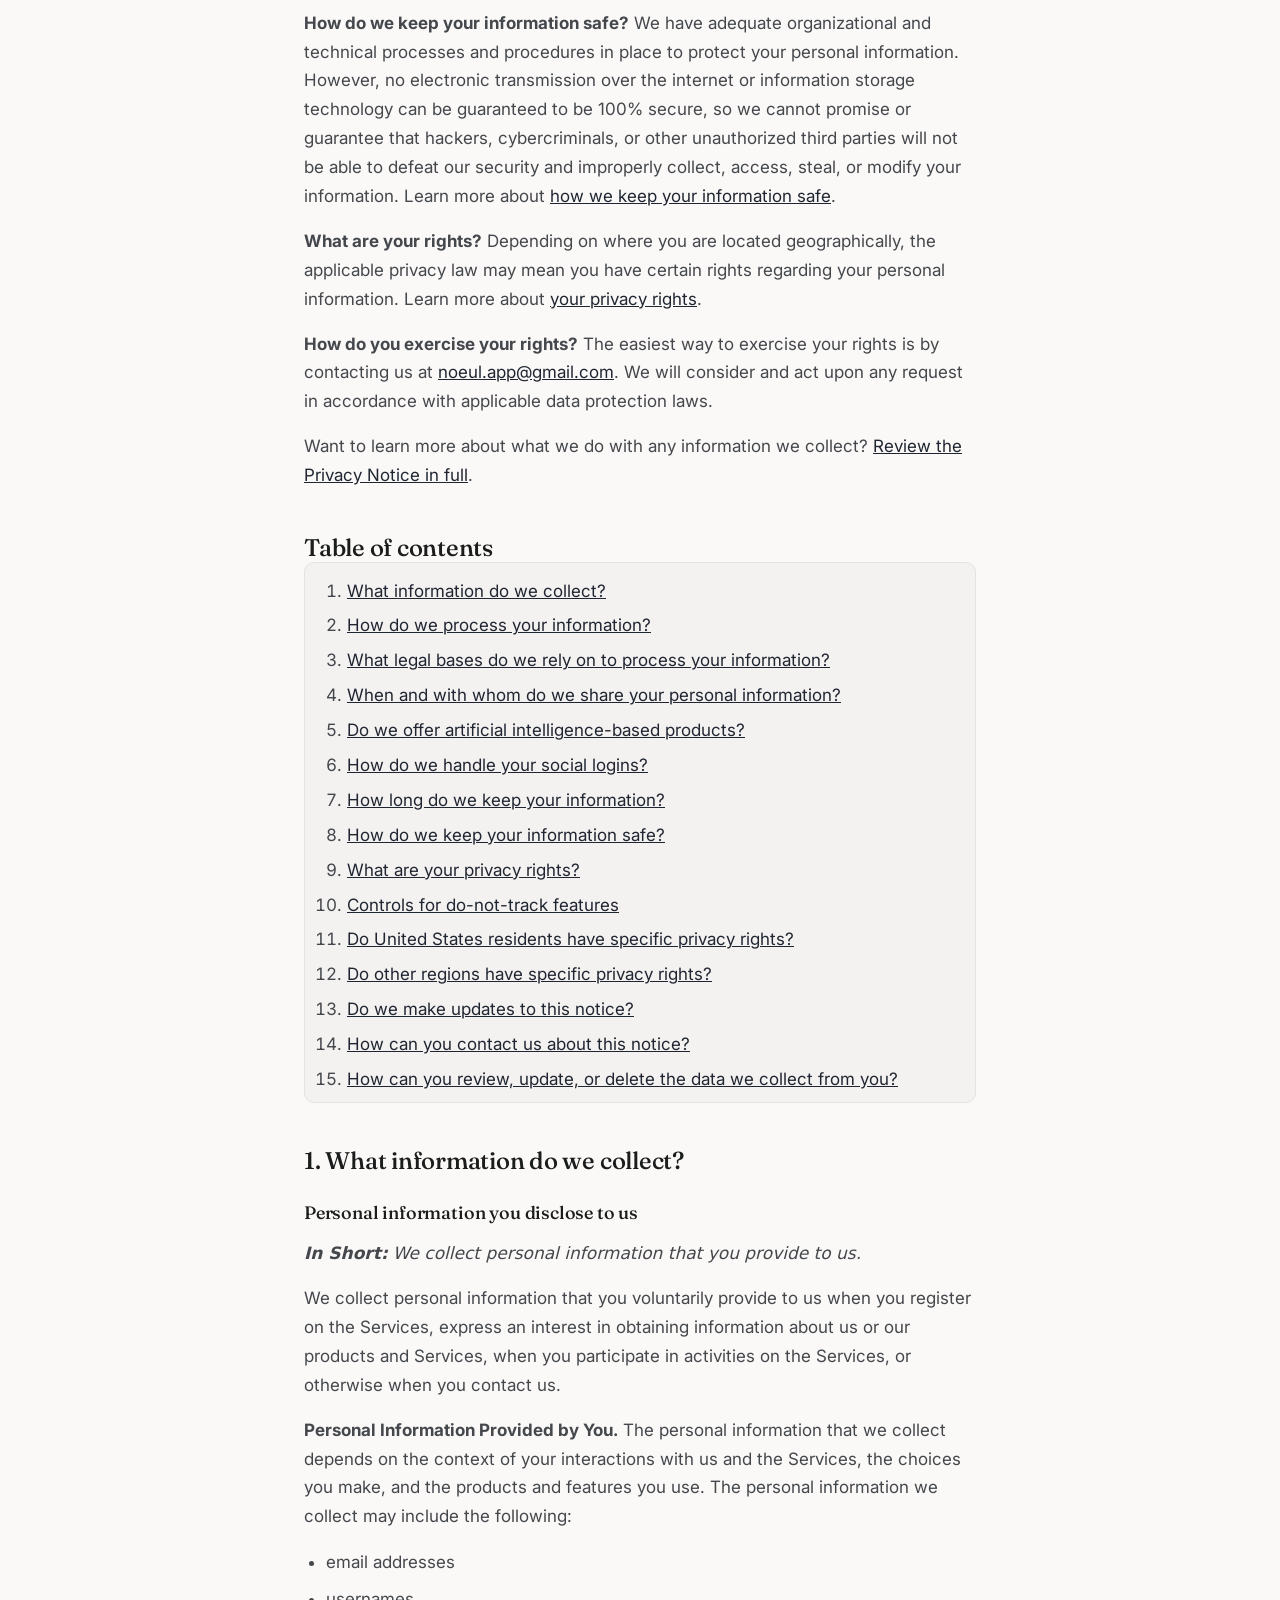
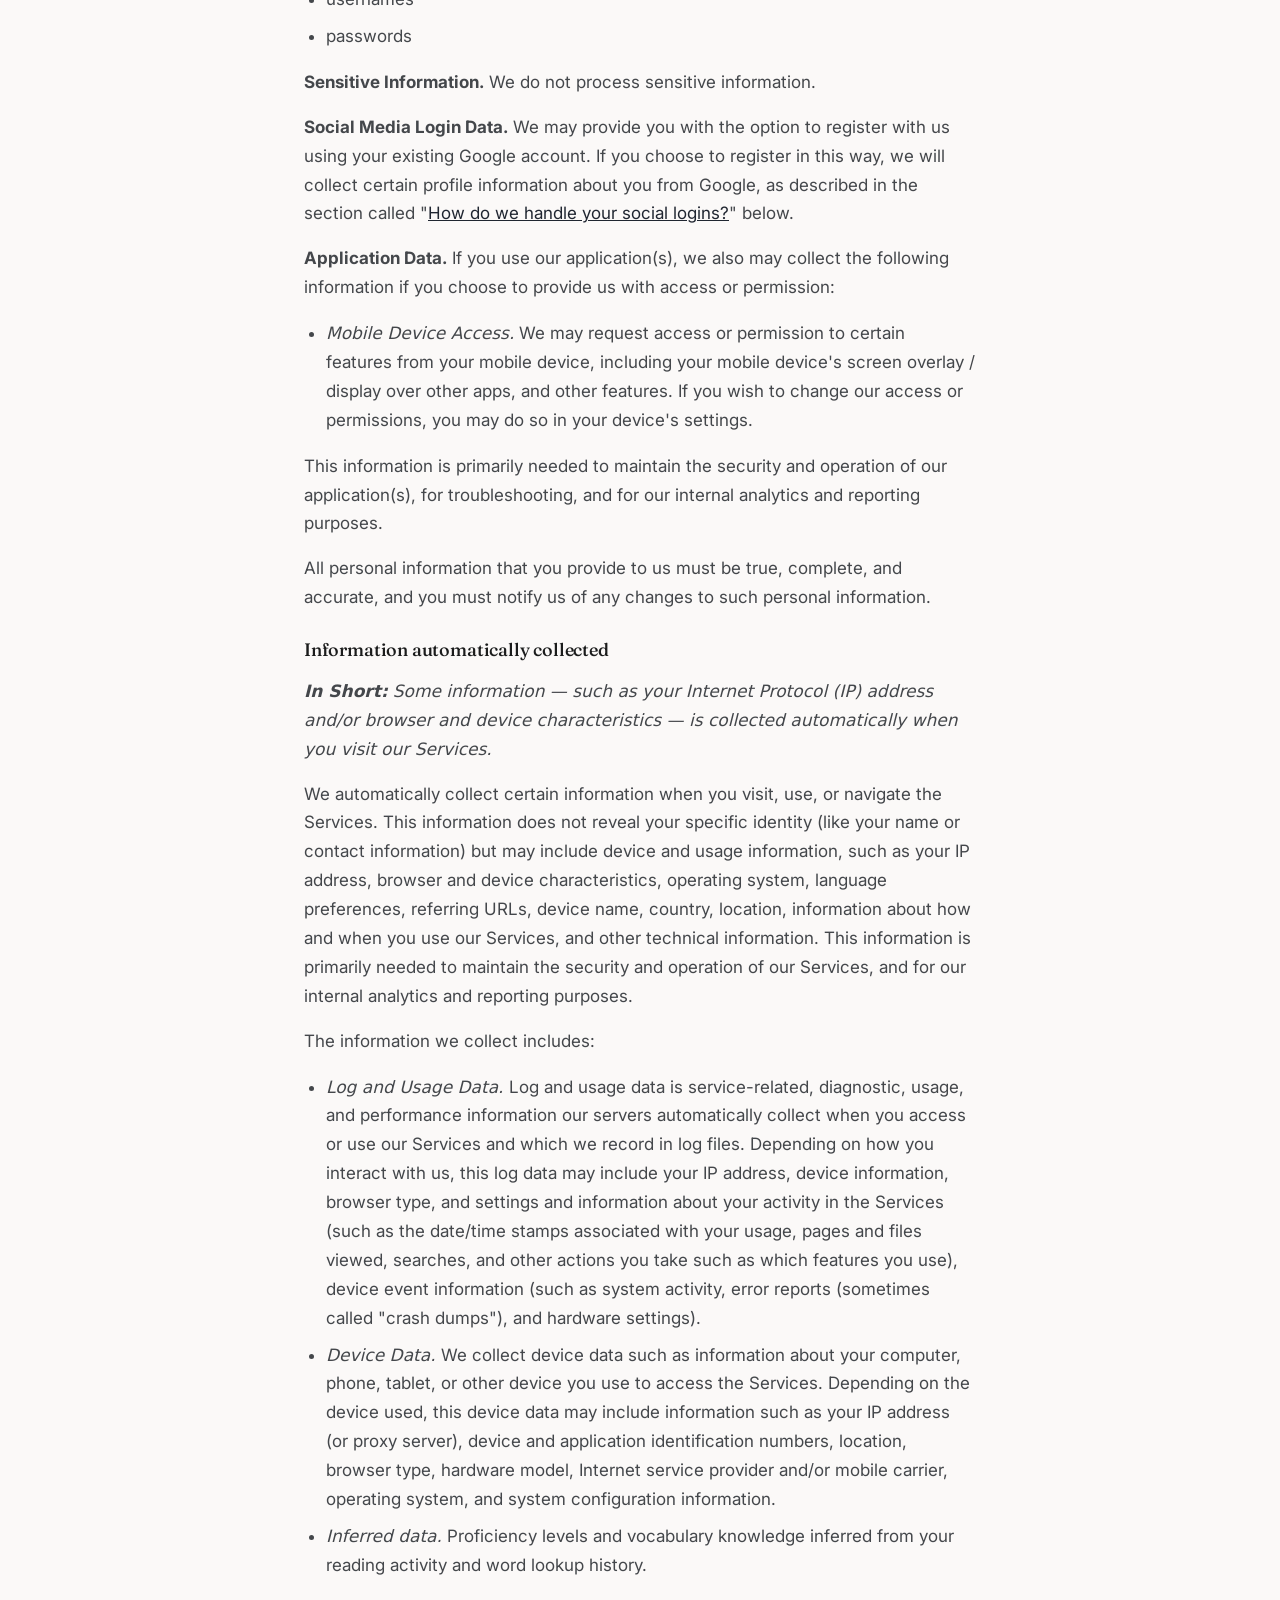
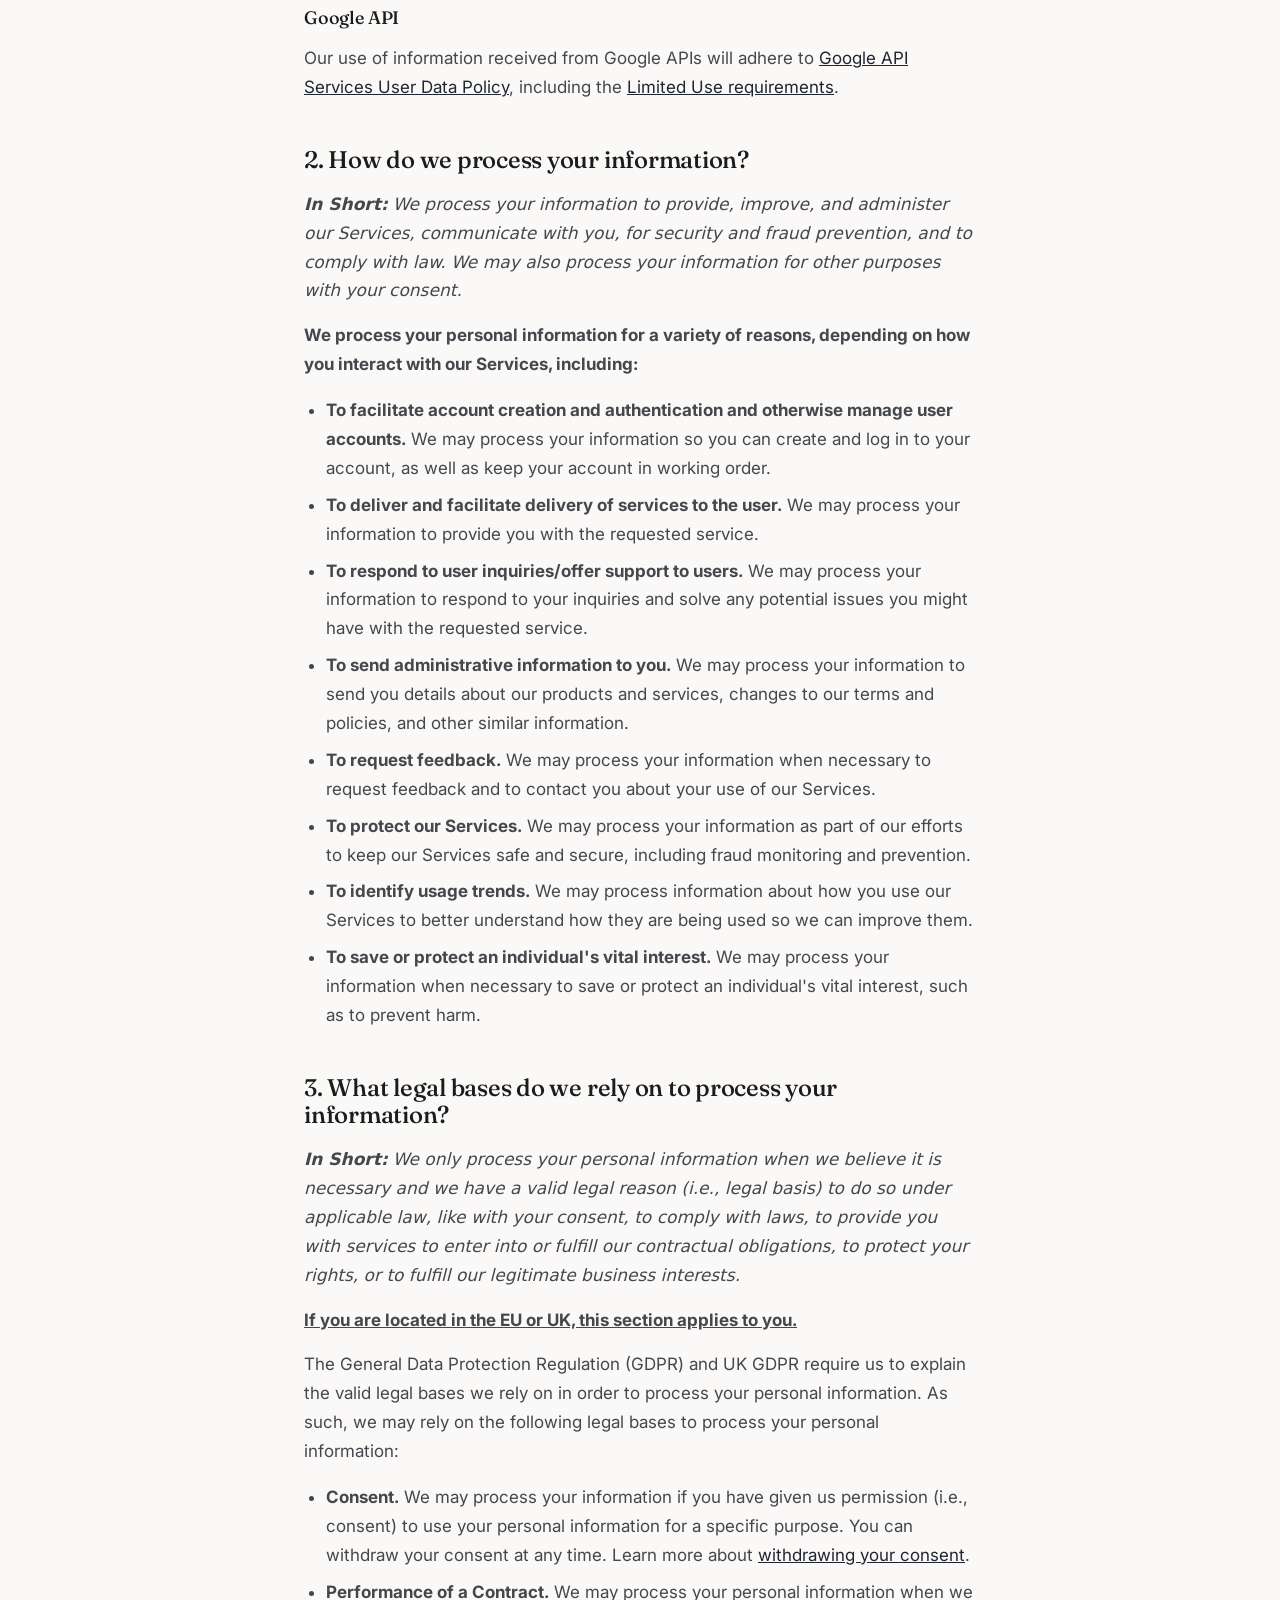
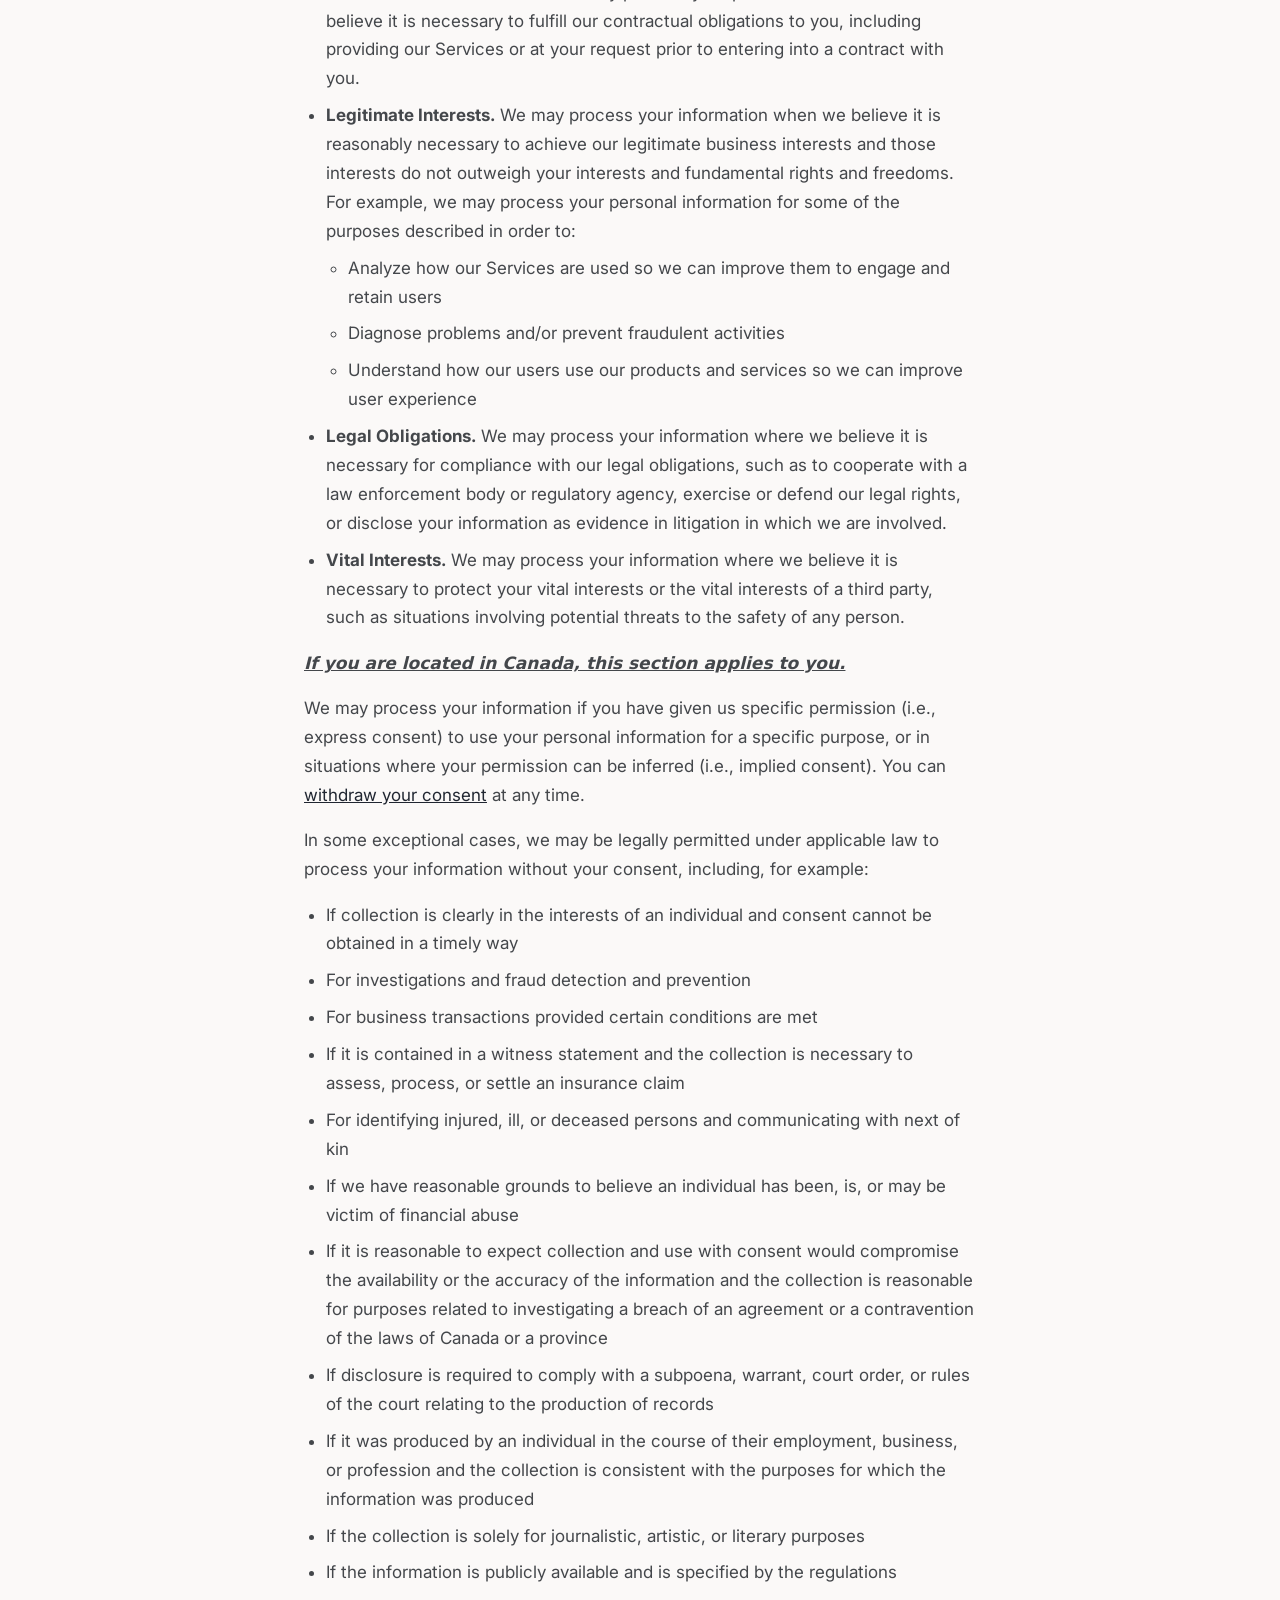
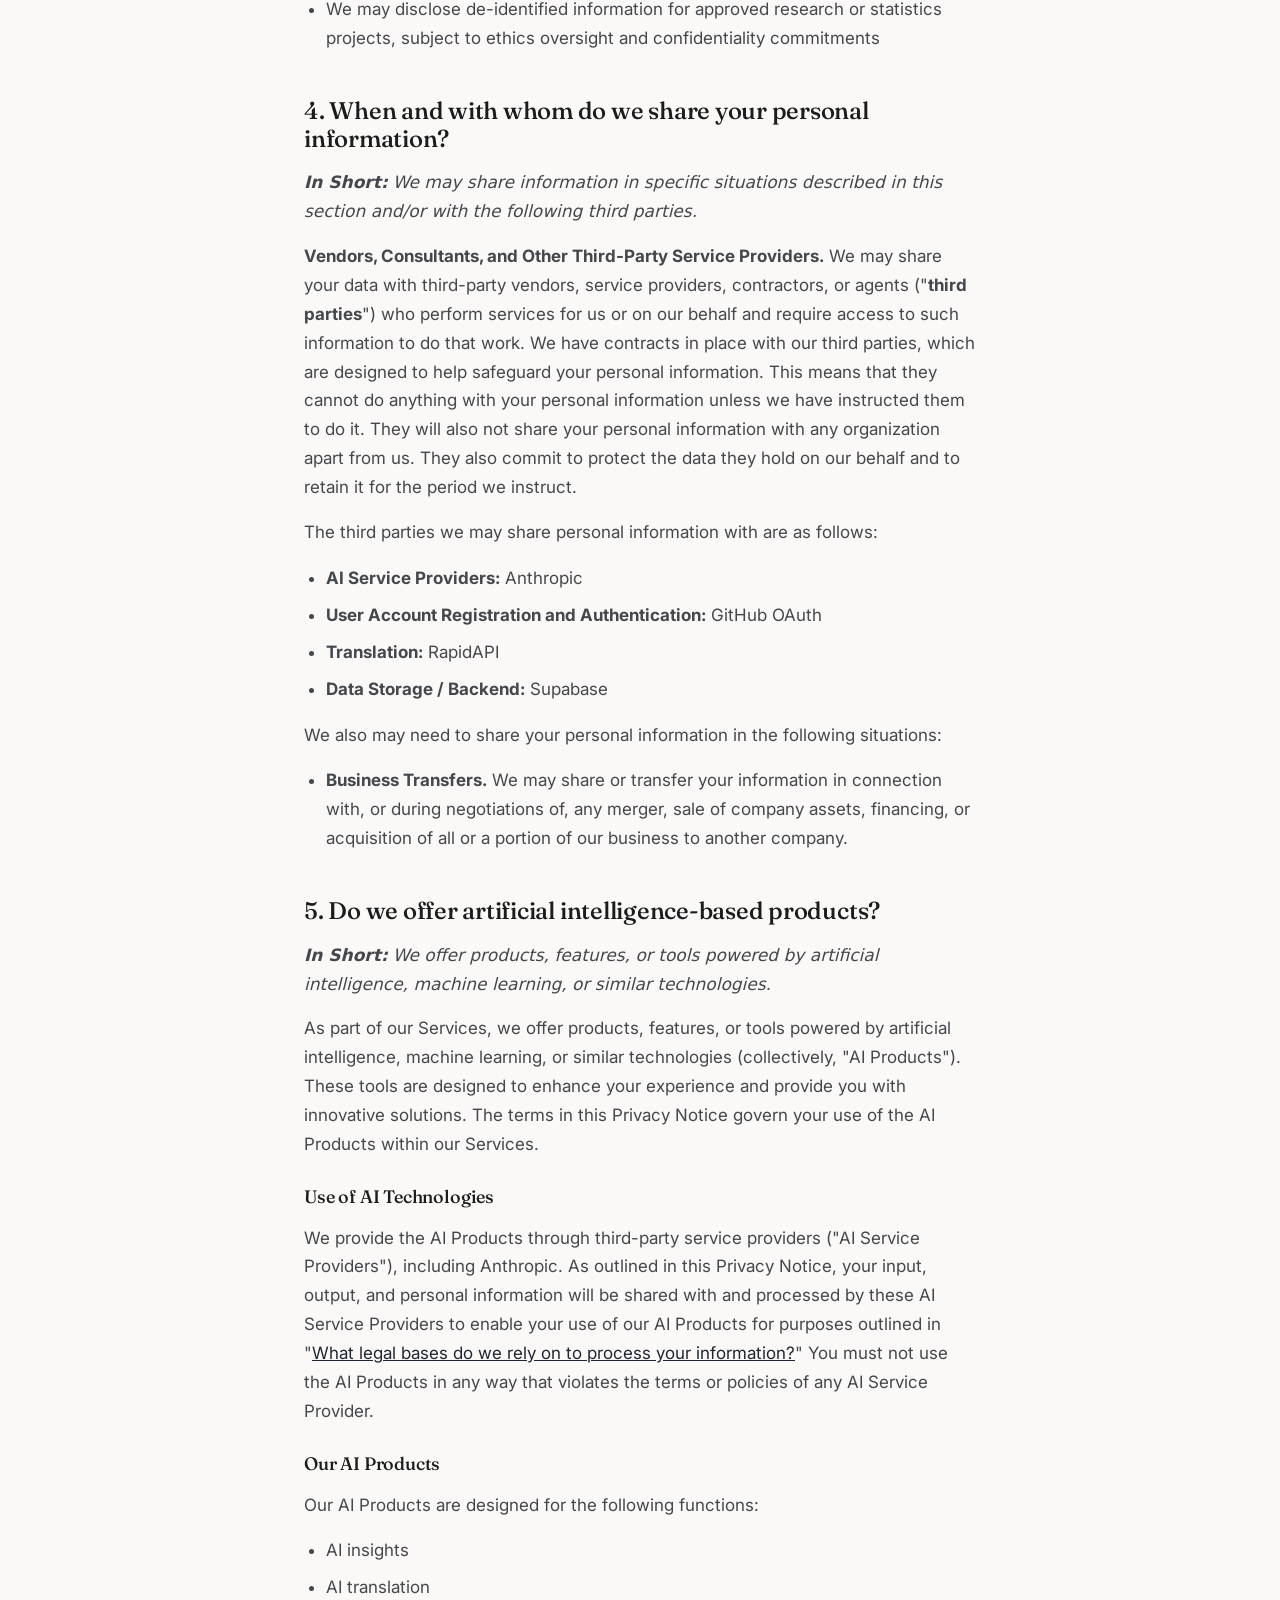
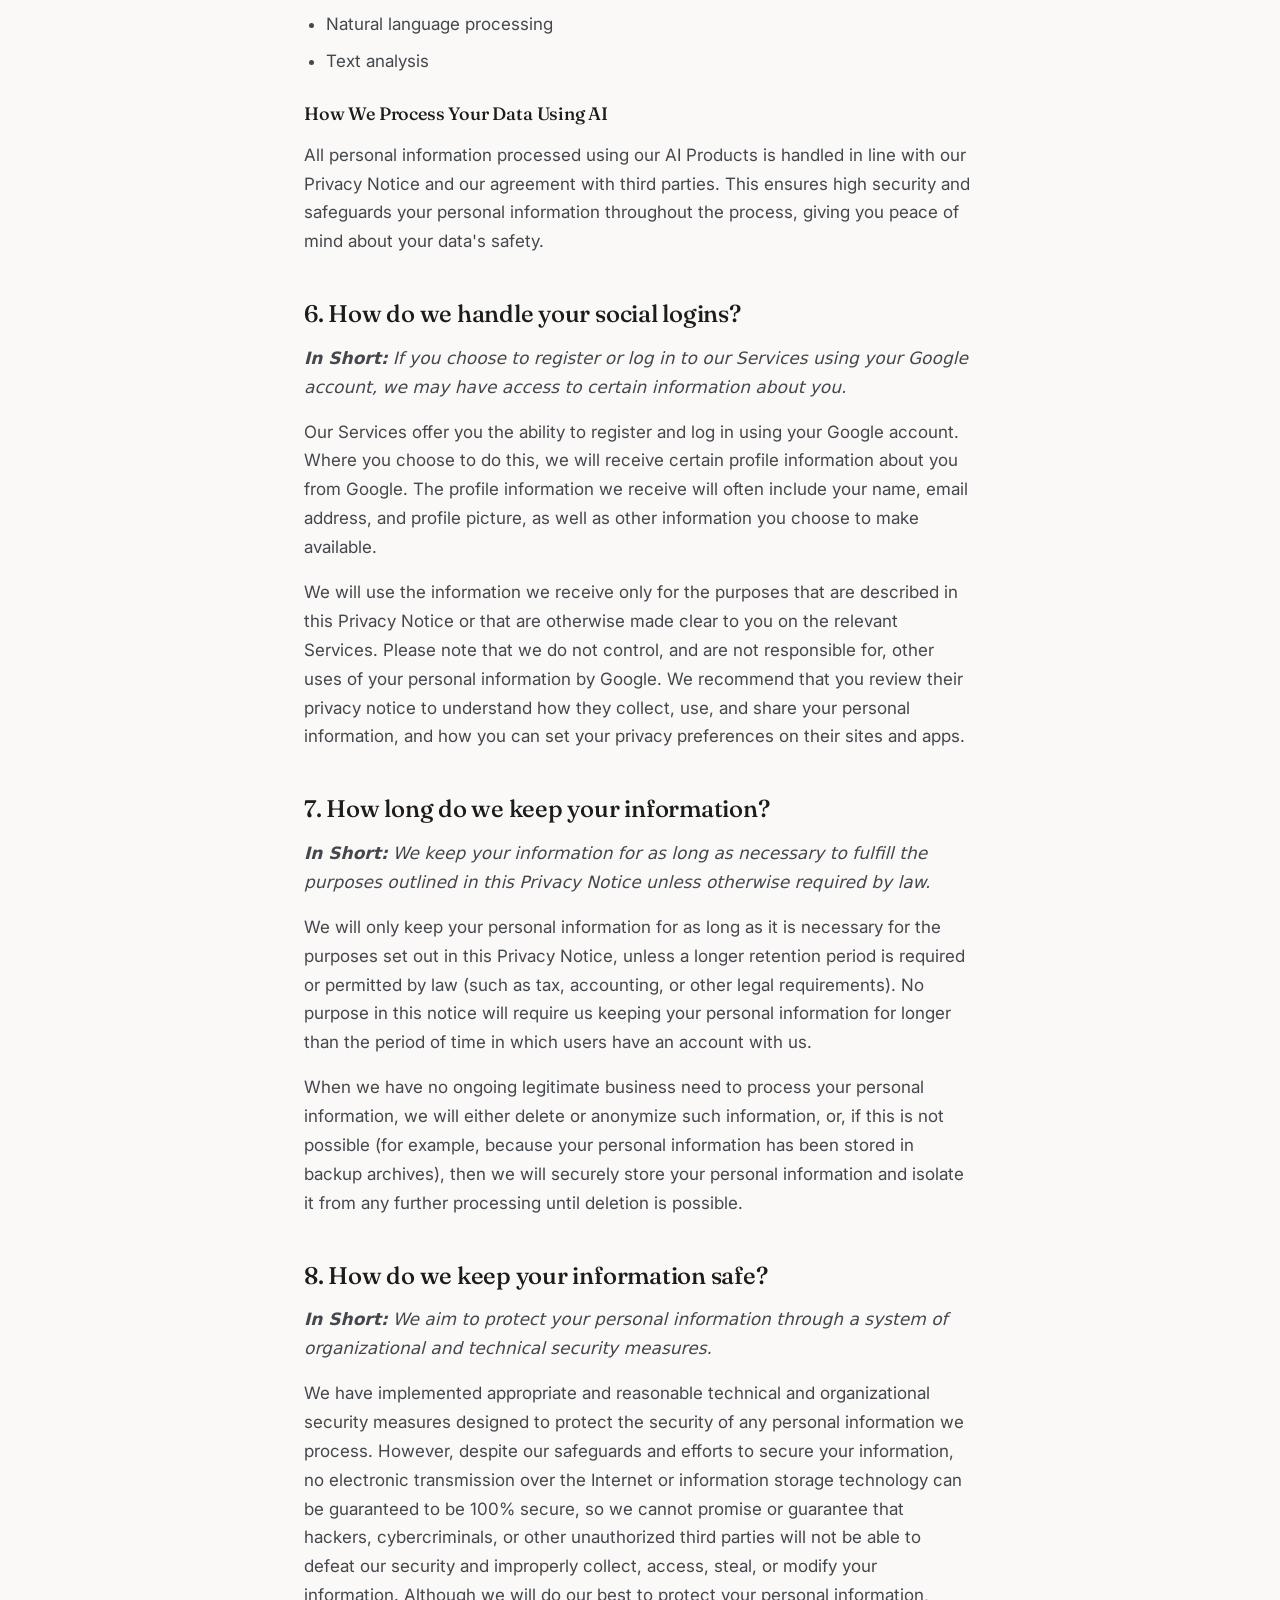
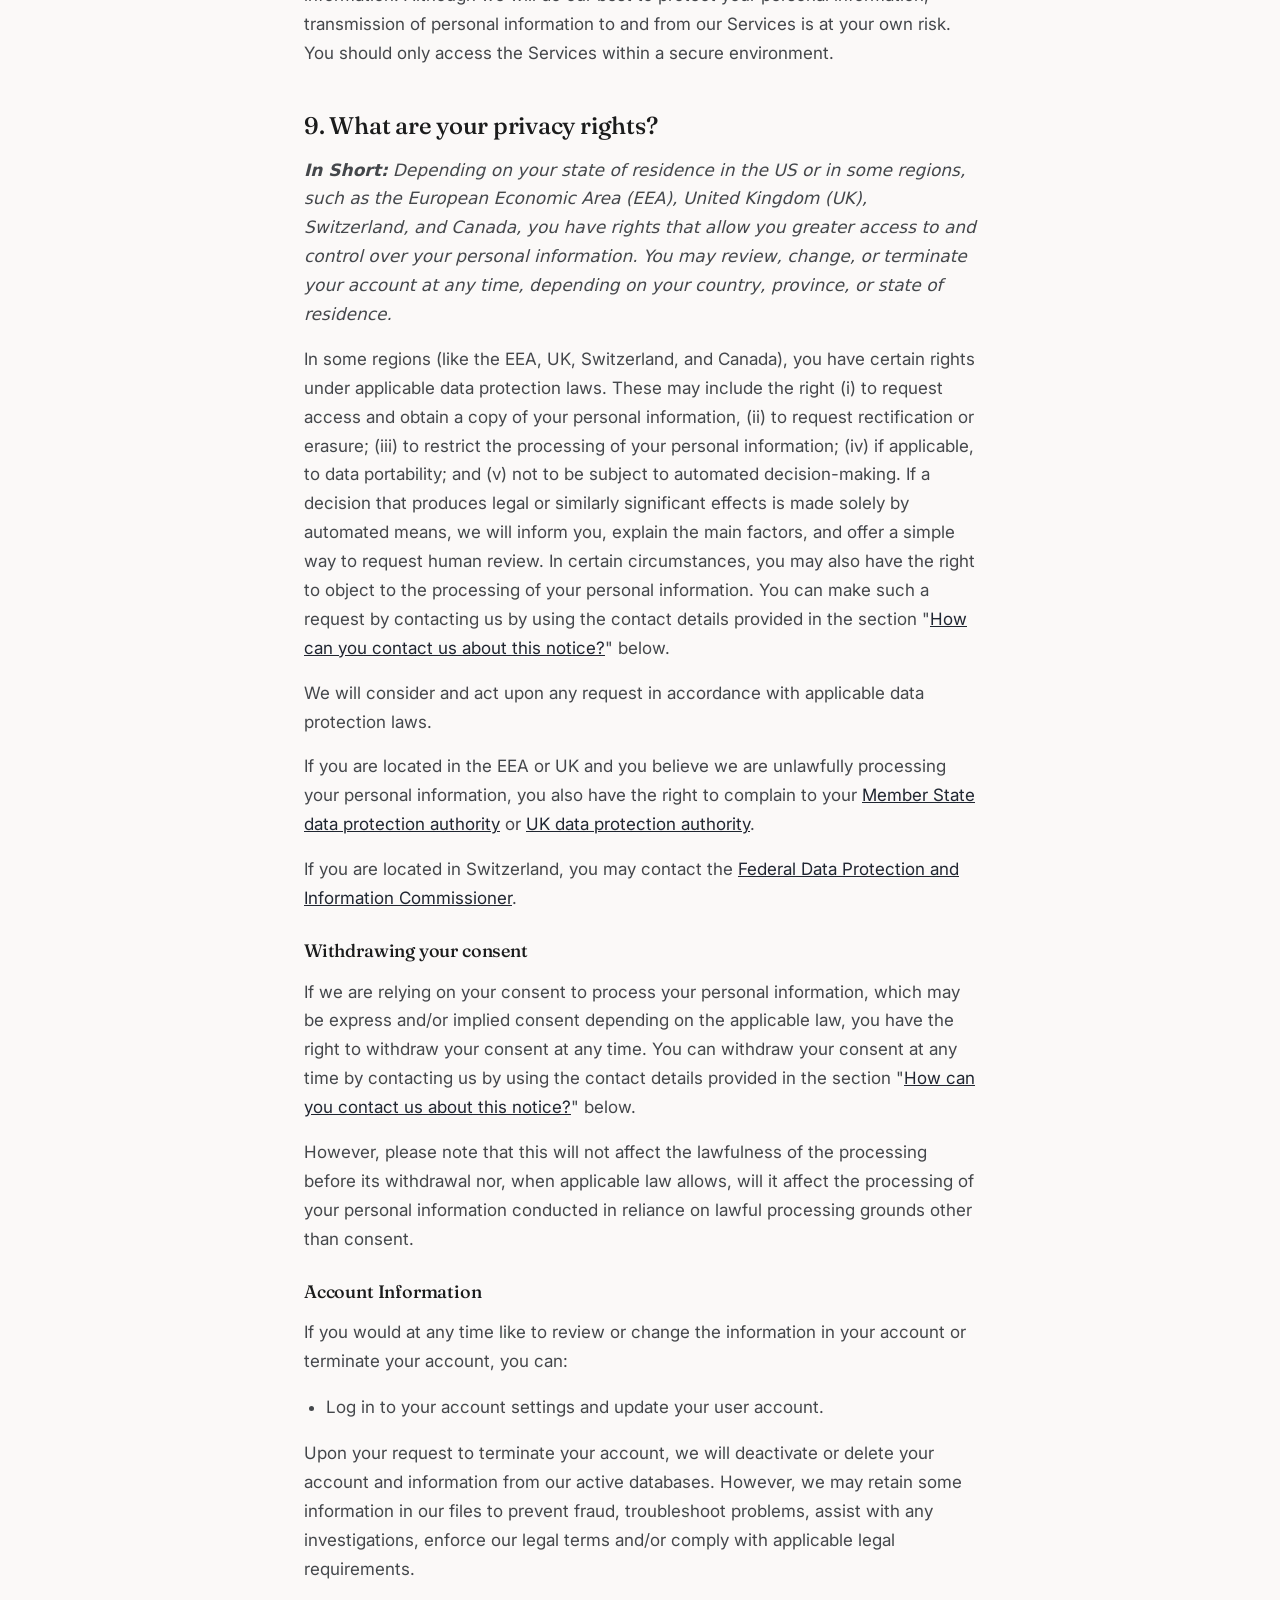
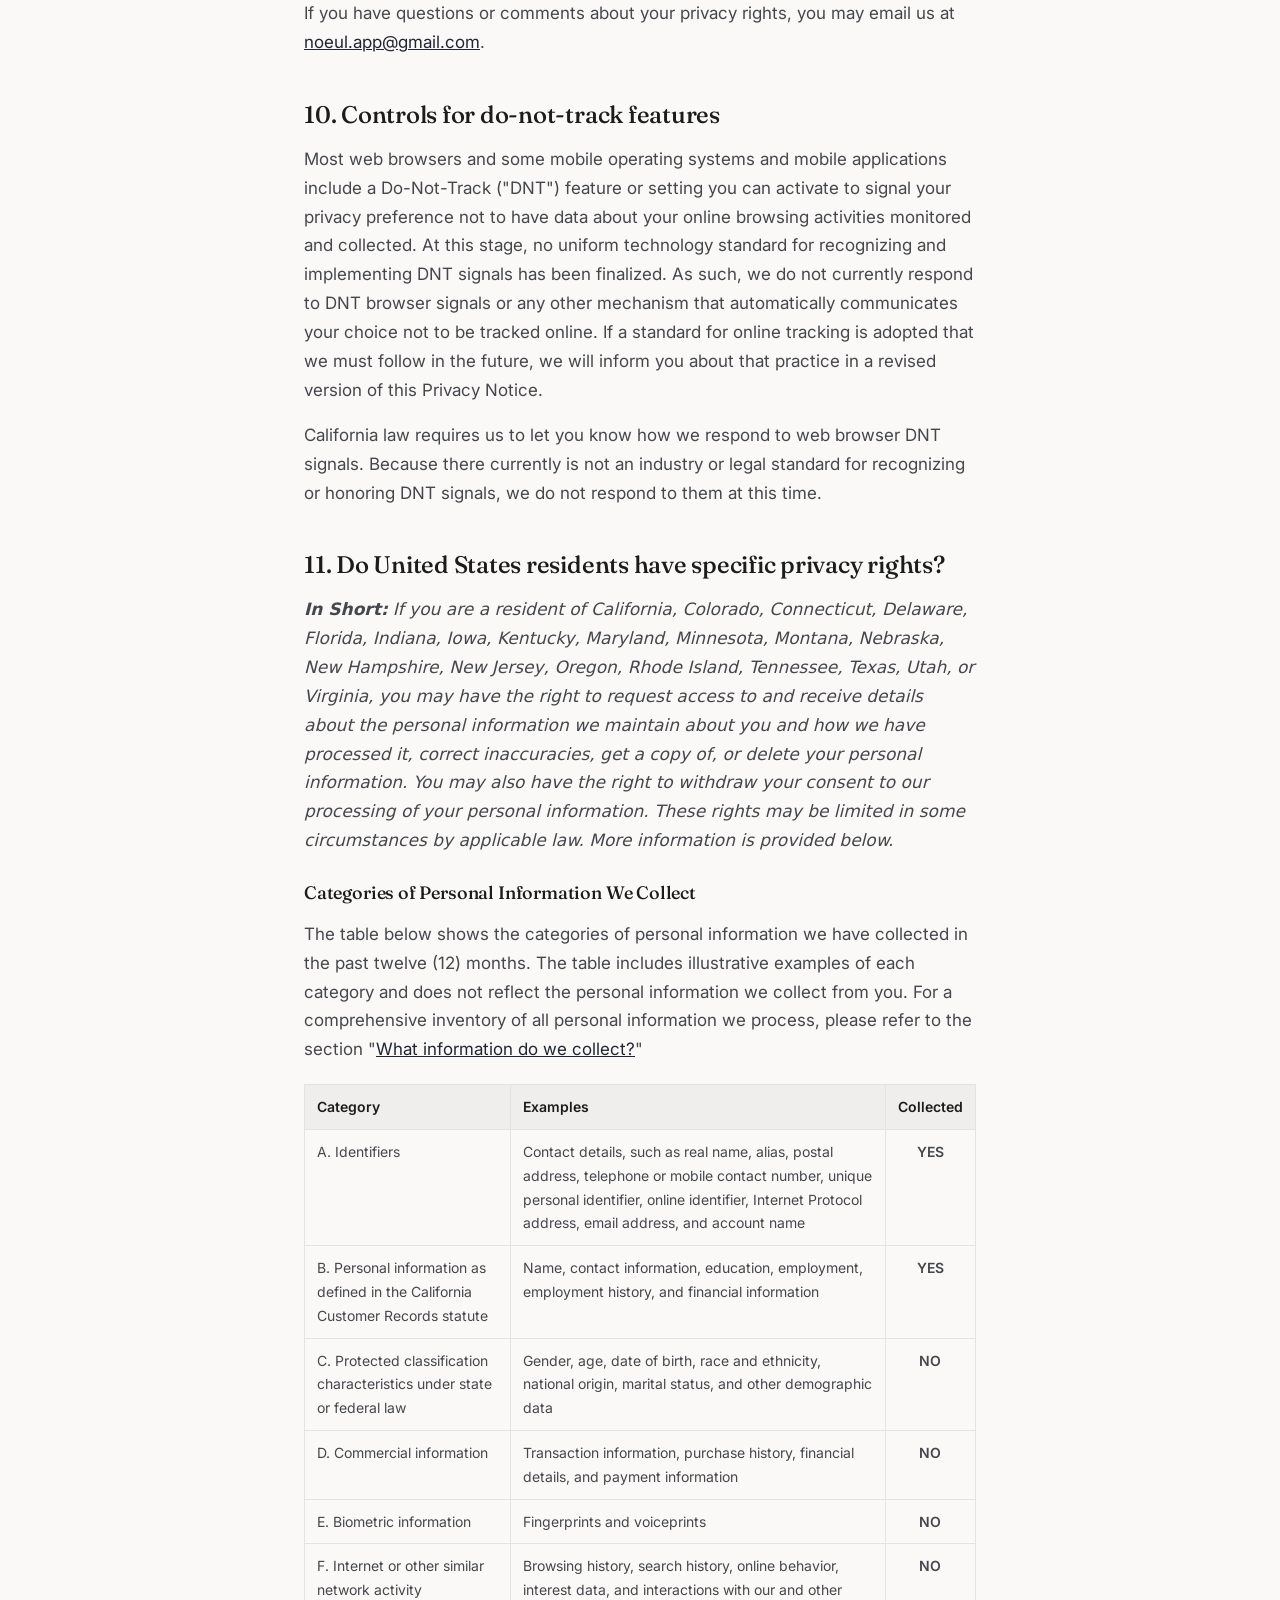
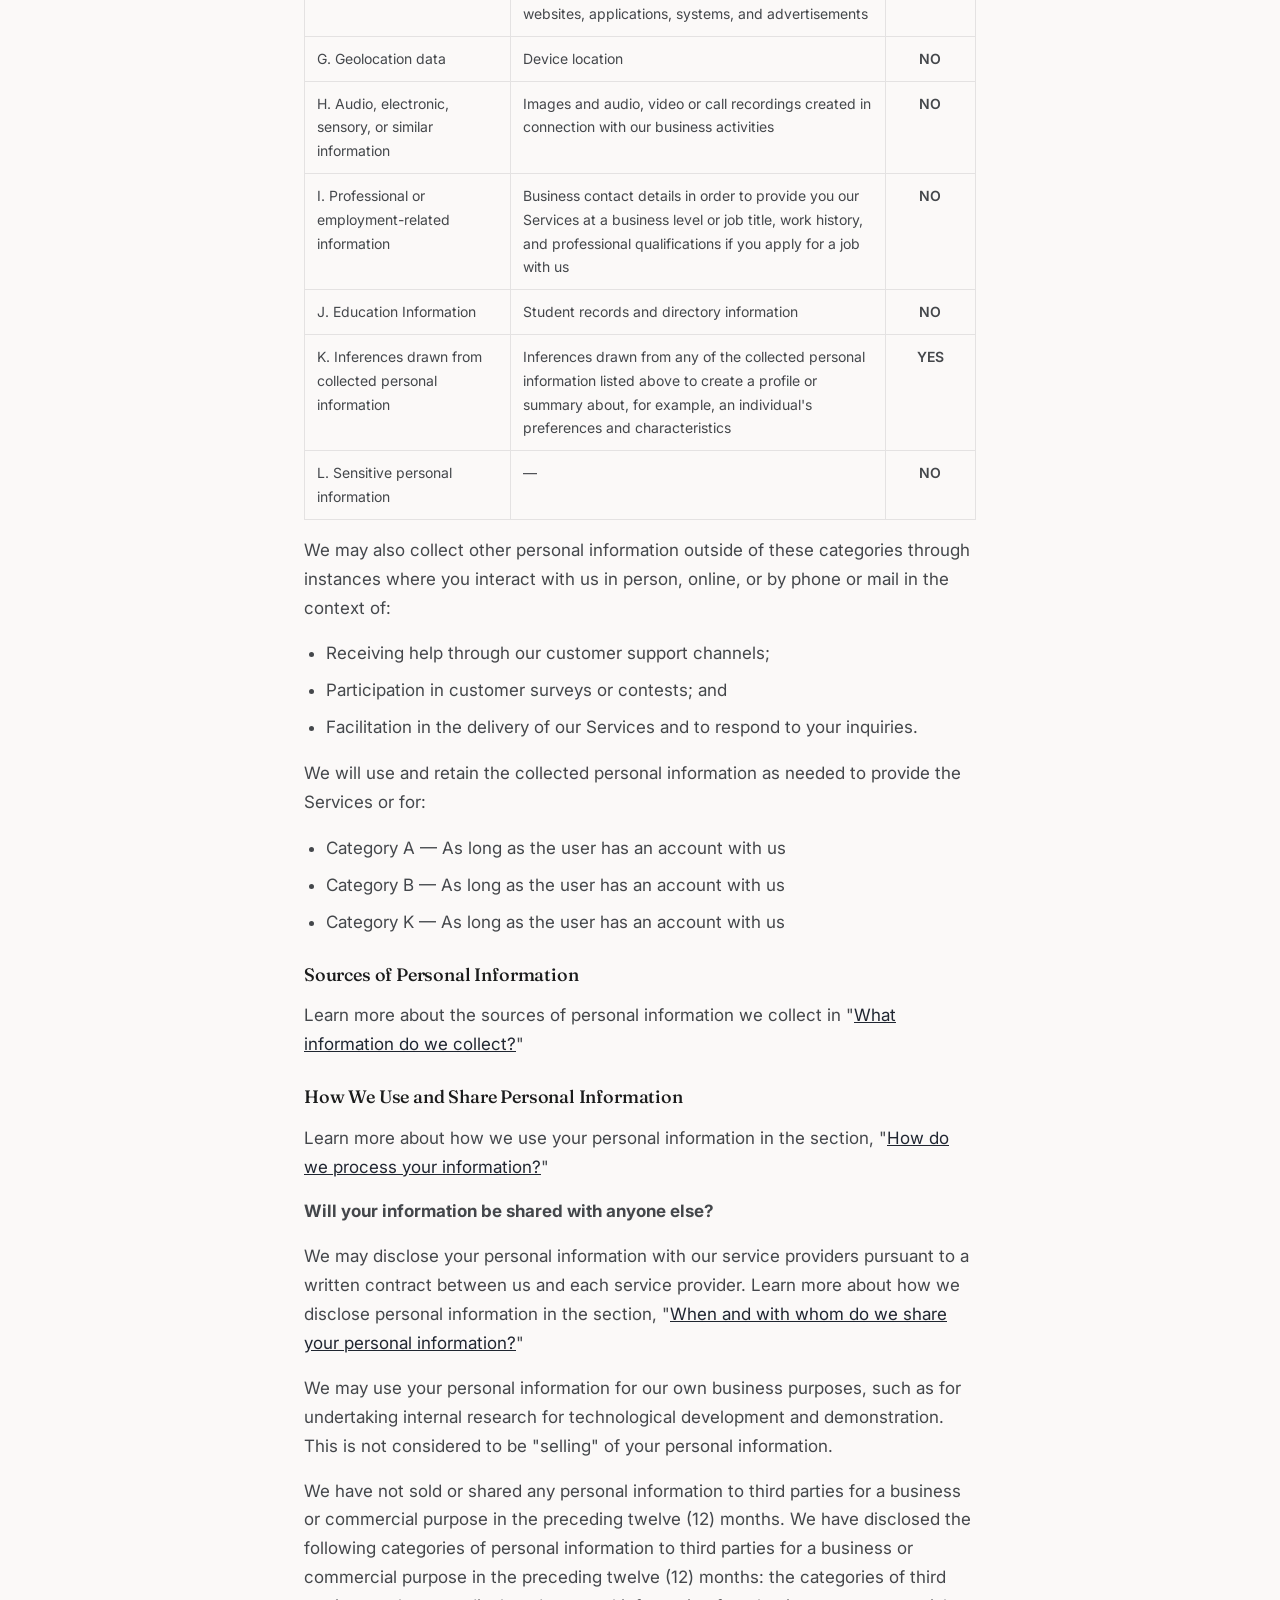
==== commit b91c98c2: "Rebrand website from FluentFable to Noeul - Update domain: fluent-fable.com → noeul.app - Replace ap" ====
--- a/privacy.html
+++ b/privacy.html
@@ -3,8 +3,8 @@
 <head>
   <meta charset="UTF-8" />
   <meta name="viewport" content="width=device-width, initial-scale=1" />
-  <title>Privacy Policy — FluentFable</title>
-  <meta name="description" content="FluentFable privacy policy." />
+  <title>Privacy Policy — Noeul</title>
+  <meta name="description" content="Noeul privacy policy." />
   <meta name="theme-color" content="#fbf9f8" />
   <link rel="icon" href="./favicon.svg" type="image/svg+xml" />
   <link rel="preconnect" href="https://fonts.googleapis.com" />
@@ -18,9 +18,9 @@
   <header class="site-header is-scrolled">
     <div class="container">
       <nav class="nav" aria-label="Primary">
-        <a class="brand" href="./index.html" aria-label="FluentFable home">
-          <span class="brand__mark" aria-hidden="true">FF</span>
-          <span class="brand__word">FluentFable</span>
+        <a class="brand" href="./index.html" aria-label="Noeul home">
+          <span class="brand__mark" aria-hidden="true">N</span>
+          <span class="brand__word">Noeul</span>
         </a>
         <div class="nav__links">
           <a href="./index.html#features">Features</a>
@@ -37,13 +37,13 @@
       <h1>Privacy Policy</h1>
       <p class="updated">Last updated June 26, 2026</p>
 
-      <p class="legal-lead">This Privacy Notice for Fluent Fable ("<strong>we</strong>," "<strong>us</strong>," or "<strong>our</strong>") describes how and why we might access, collect, store, use, and/or share ("<strong>process</strong>") your personal information when you use our services ("<strong>Services</strong>"), including when you:</p>
-      <ul>
-        <li>Download and use our mobile application (Fluent Fable), or any other application of ours that links to this Privacy Notice;</li>
-        <li>Use Fluent Fable. Fluent Fable is a language learning app that helps users improve their reading comprehension in Chinese, Korean, and English by letting them read real books in their target language. When users tap on an unfamiliar word, the app instantly surfaces a dictionary definition and its breakdown. Vocabulary is tracked across reading sessions to help users build proficiency over time. The app uses AI to assist with contextual lookups and supports Google sign-in for account management.</li>
+      <p class="legal-lead">This Privacy Notice for Noeul ("<strong>we</strong>," "<strong>us</strong>," or "<strong>our</strong>") describes how and why we might access, collect, store, use, and/or share ("<strong>process</strong>") your personal information when you use our services ("<strong>Services</strong>"), including when you:</p>
+      <ul>
+        <li>Download and use our mobile application (Noeul), or any other application of ours that links to this Privacy Notice;</li>
+        <li>Use Noeul. Noeul is a language learning app that helps users improve their reading comprehension in Chinese, Korean, and English by letting them read real books in their target language. When users tap on an unfamiliar word, the app instantly surfaces a dictionary definition and its breakdown. Vocabulary is tracked across reading sessions to help users build proficiency over time. The app uses AI to assist with contextual lookups and supports Google sign-in for account management.</li>
         <li>Engage with us in other related ways, including any marketing or events.</li>
       </ul>
-      <p><strong>Questions or concerns?</strong> Reading this Privacy Notice will help you understand your privacy rights and choices. We are responsible for making decisions about how your personal information is processed. If you do not agree with our policies and practices, please do not use our Services. If you still have any questions or concerns, please contact us at <a href="mailto:fluentfable.app@gmail.com">fluentfable.app@gmail.com</a>.</p>
+      <p><strong>Questions or concerns?</strong> Reading this Privacy Notice will help you understand your privacy rights and choices. We are responsible for making decisions about how your personal information is processed. If you do not agree with our policies and practices, please do not use our Services. If you still have any questions or concerns, please contact us at <a href="mailto:noeul.app@gmail.com">noeul.app@gmail.com</a>.</p>
 
       <h2 id="summary">Summary of key points</h2>
       <p><em>This summary provides key points from our Privacy Notice, but you can find out more details about any of these topics by clicking the link following each key point or by using our <a href="#toc">table of contents</a> below to find the section you are looking for.</em></p>
@@ -54,7 +54,7 @@
       <p><strong>In what situations and with which parties do we share personal information?</strong> We may share information in specific situations and with specific third parties. Learn more about <a href="#whoshare">when and with whom we share your personal information</a>.</p>
       <p><strong>How do we keep your information safe?</strong> We have adequate organizational and technical processes and procedures in place to protect your personal information. However, no electronic transmission over the internet or information storage technology can be guaranteed to be 100% secure, so we cannot promise or guarantee that hackers, cybercriminals, or other unauthorized third parties will not be able to defeat our security and improperly collect, access, steal, or modify your information. Learn more about <a href="#infosafe">how we keep your information safe</a>.</p>
       <p><strong>What are your rights?</strong> Depending on where you are located geographically, the applicable privacy law may mean you have certain rights regarding your personal information. Learn more about <a href="#privacyrights">your privacy rights</a>.</p>
-      <p><strong>How do you exercise your rights?</strong> The easiest way to exercise your rights is by contacting us at <a href="mailto:fluentfable.app@gmail.com">fluentfable.app@gmail.com</a>. We will consider and act upon any request in accordance with applicable data protection laws.</p>
+      <p><strong>How do you exercise your rights?</strong> The easiest way to exercise your rights is by contacting us at <a href="mailto:noeul.app@gmail.com">noeul.app@gmail.com</a>. We will consider and act upon any request in accordance with applicable data protection laws.</p>
       <p>Want to learn more about what we do with any information we collect? <a href="#toc">Review the Privacy Notice in full</a>.</p>
 
       <h2 id="toc">Table of contents</h2>
@@ -89,7 +89,7 @@
         <li>passwords</li>
       </ul>
       <p id="sensitiveinfo"><strong>Sensitive Information.</strong> We do not process sensitive information.</p>
-      <p><strong>Social Media Login Data.</strong> We may provide you with the option to register with us using your existing social media account details, like your Facebook, X, or other social media account. If you choose to register in this way, we will collect certain profile information about you from the social media provider, as described in the section called "<a href="#sociallogins">How do we handle your social logins?</a>" below.</p>
+      <p><strong>Social Media Login Data.</strong> We may provide you with the option to register with us using your existing Google account. If you choose to register in this way, we will collect certain profile information about you from Google, as described in the section called "<a href="#sociallogins">How do we handle your social logins?</a>" below.</p>
       <p><strong>Application Data.</strong> If you use our application(s), we also may collect the following information if you choose to provide us with access or permission:</p>
       <ul>
         <li><em>Mobile Device Access.</em> We may request access or permission to certain features from your mobile device, including your mobile device's screen overlay / display over other apps, and other features. If you wish to change our access or permissions, you may do so in your device's settings.</li>
@@ -190,9 +190,9 @@
       <p>All personal information processed using our AI Products is handled in line with our Privacy Notice and our agreement with third parties. This ensures high security and safeguards your personal information throughout the process, giving you peace of mind about your data's safety.</p>
 
       <h2 id="sociallogins">6. How do we handle your social logins?</h2>
-      <p><strong><em>In Short:</em></strong> <em>If you choose to register or log in to our Services using a social media account, we may have access to certain information about you.</em></p>
-      <p>Our Services offer you the ability to register and log in using your third-party social media account details (like your Facebook or X logins). Where you choose to do this, we will receive certain profile information about you from your social media provider. The profile information we receive may vary depending on the social media provider concerned, but will often include your name, email address, friends list, and profile picture, as well as other information you choose to make public on such a social media platform.</p>
-      <p>We will use the information we receive only for the purposes that are described in this Privacy Notice or that are otherwise made clear to you on the relevant Services. Please note that we do not control, and are not responsible for, other uses of your personal information by your third-party social media provider. We recommend that you review their privacy notice to understand how they collect, use, and share your personal information, and how you can set your privacy preferences on their sites and apps.</p>
+      <p><strong><em>In Short:</em></strong> <em>If you choose to register or log in to our Services using your Google account, we may have access to certain information about you.</em></p>
+      <p>Our Services offer you the ability to register and log in using your Google account. Where you choose to do this, we will receive certain profile information about you from Google. The profile information we receive will often include your name, email address, and profile picture, as well as other information you choose to make available.</p>
+      <p>We will use the information we receive only for the purposes that are described in this Privacy Notice or that are otherwise made clear to you on the relevant Services. Please note that we do not control, and are not responsible for, other uses of your personal information by Google. We recommend that you review their privacy notice to understand how they collect, use, and share your personal information, and how you can set your privacy preferences on their sites and apps.</p>
 
       <h2 id="inforetain">7. How long do we keep your information?</h2>
       <p><strong><em>In Short:</em></strong> <em>We keep your information for as long as necessary to fulfill the purposes outlined in this Privacy Notice unless otherwise required by law.</em></p>
@@ -218,7 +218,7 @@
         <li>Log in to your account settings and update your user account.</li>
       </ul>
       <p>Upon your request to terminate your account, we will deactivate or delete your account and information from our active databases. However, we may retain some information in our files to prevent fraud, troubleshoot problems, assist with any investigations, enforce our legal terms and/or comply with applicable legal requirements.</p>
-      <p>If you have questions or comments about your privacy rights, you may email us at <a href="mailto:fluentfable.app@gmail.com">fluentfable.app@gmail.com</a>.</p>
+      <p>If you have questions or comments about your privacy rights, you may email us at <a href="mailto:noeul.app@gmail.com">noeul.app@gmail.com</a>.</p>
 
       <h2 id="dnt">10. Controls for do-not-track features</h2>
       <p>Most web browsers and some mobile operating systems and mobile applications include a Do-Not-Track ("DNT") feature or setting you can activate to signal your privacy preference not to have data about your online browsing activities monitored and collected. At this stage, no uniform technology standard for recognizing and implementing DNT signals has been finalized. As such, we do not currently respond to DNT browser signals or any other mechanism that automatically communicates your choice not to be tracked online. If a standard for online tracking is adopted that we must follow in the future, we will inform you about that practice in a revised version of this Privacy Notice.</p>
@@ -291,13 +291,13 @@
         <li>Right to opt out of the collection of sensitive data and personal data collected through the operation of a voice or facial recognition feature (as permitted by applicable law, including the privacy law in Florida)</li>
       </ul>
       <h3>How to Exercise Your Rights</h3>
-      <p>To exercise these rights, you can contact us by emailing us at <a href="mailto:fluentfable.app@gmail.com">fluentfable.app@gmail.com</a>, or by referring to the contact details at the bottom of this document.</p>
+      <p>To exercise these rights, you can contact us by emailing us at <a href="mailto:noeul.app@gmail.com">noeul.app@gmail.com</a>, or by referring to the contact details at the bottom of this document.</p>
       <p>Under certain US state data protection laws, you can designate an authorized agent to make a request on your behalf. We may deny a request from an authorized agent that does not submit proof that they have been validly authorized to act on your behalf in accordance with applicable laws.</p>
       <h3>Request Verification</h3>
       <p>Upon receiving your request, we will need to verify your identity to determine you are the same person about whom we have the information in our system. We will only use personal information provided in your request to verify your identity or authority to make the request. However, if we cannot verify your identity from the information already maintained by us, we may request that you provide additional information for the purposes of verifying your identity and for security or fraud-prevention purposes.</p>
       <p>If you submit the request through an authorized agent, we may need to collect additional information to verify your identity before processing your request and the agent will need to provide a written and signed permission from you to submit such request on your behalf.</p>
       <h3>Appeals</h3>
-      <p>Under certain US state data protection laws, if we decline to take action regarding your request, you may appeal our decision by emailing us at <a href="mailto:fluentfable.app@gmail.com">fluentfable.app@gmail.com</a>. We will inform you in writing of any action taken or not taken in response to the appeal, including a written explanation of the reasons for the decisions. If your appeal is denied, you may submit a complaint to your state attorney general.</p>
+      <p>Under certain US state data protection laws, if we decline to take action regarding your request, you may appeal our decision by emailing us at <a href="mailto:noeul.app@gmail.com">noeul.app@gmail.com</a>. We will inform you in writing of any action taken or not taken in response to the appeal, including a written explanation of the reasons for the decisions. If your appeal is denied, you may submit a complaint to your state attorney general.</p>
       <h3>California "Shine The Light" Law</h3>
       <p>California Civil Code Section 1798.83, also known as the "Shine The Light" law, permits our users who are California residents to request and obtain from us, once a year and free of charge, information about categories of personal information (if any) we disclosed to third parties for direct marketing purposes and the names and addresses of all third parties with which we shared personal information in the immediately preceding calendar year. If you are a California resident and would like to make such a request, please submit your request in writing to us by using the contact details provided in the section "<a href="#contact">How can you contact us about this notice?</a>"</p>
 
@@ -321,16 +321,16 @@
       <p>We may update this Privacy Notice from time to time. The updated version will be indicated by an updated "Revised" date at the top of this Privacy Notice. If we make material changes to this Privacy Notice, we may notify you either by prominently posting a notice of such changes or by directly sending you a notification. We encourage you to review this Privacy Notice frequently to be informed of how we are protecting your information.</p>
 
       <h2 id="contact">14. How can you contact us about this notice?</h2>
-      <p>If you have questions or comments about this notice, you may email us at <a href="mailto:fluentfable.app@gmail.com">fluentfable.app@gmail.com</a> or contact us by post at:</p>
+      <p>If you have questions or comments about this notice, you may email us at <a href="mailto:noeul.app@gmail.com">noeul.app@gmail.com</a> or contact us by post at:</p>
       <p>
-        Fluent Fable<br />
+        Noeul<br />
         64-16 Sincheon-daero 183beon-gil<br />
         Busanjin-gu, Busan 47262<br />
         South Korea
       </p>
 
       <h2 id="request">15. How can you review, update, or delete the data we collect from you?</h2>
-      <p>Based on the applicable laws of your country or state of residence in the US, you may have the right to request access to the personal information we collect from you, details about how we have processed it, correct inaccuracies, or delete your personal information. You may also have the right to withdraw your consent to our processing of your personal information. These rights may be limited in some circumstances by applicable law. To request to review, update, or delete your personal information, please email us at <a href="mailto:fluentfable.app@gmail.com">fluentfable.app@gmail.com</a>.</p>
+      <p>Based on the applicable laws of your country or state of residence in the US, you may have the right to request access to the personal information we collect from you, details about how we have processed it, correct inaccuracies, or delete your personal information. You may also have the right to withdraw your consent to our processing of your personal information. These rights may be limited in some circumstances by applicable law. To request to review, update, or delete your personal information, please email us at <a href="mailto:noeul.app@gmail.com">noeul.app@gmail.com</a>.</p>
 
       <a class="back" href="./index.html">&larr; Back to home</a>
     </article>
@@ -340,19 +340,19 @@
     <div class="container">
       <div class="footer__grid">
         <div>
-          <a class="brand" href="./index.html" aria-label="FluentFable home">
-            <span class="brand__mark" aria-hidden="true">FF</span>
-            <span class="brand__word">FluentFable</span>
+          <a class="brand" href="./index.html" aria-label="Noeul home">
+            <span class="brand__mark" aria-hidden="true">N</span>
+            <span class="brand__word">Noeul</span>
           </a>
           <p class="footer__tagline">Learn Korean by reading the books you actually want to read.</p>
         </div>
         <nav class="footer__links" aria-label="Footer">
           <a href="./privacy.html">Privacy Policy</a>
           <a href="./terms.html">Terms of Service</a>
-          <a href="mailto:fluentfable.app@gmail.com">Contact</a>
+          <a href="mailto:noeul.app@gmail.com">Contact</a>
         </nav>
       </div>
-      <p class="footer__copy">© 2026 FluentFable. All rights reserved.</p>
+      <p class="footer__copy">© 2026 Noeul. All rights reserved.</p>
     </div>
   </footer>
 </body>
--- a/css/styles.css
+++ b/css/styles.css
@@ -1,5 +1,5 @@
 /* =========================================================================
-   FluentFable — "Slate & Stone" stylesheet
+   Noeul — "Slate & Stone" stylesheet
    Single source of truth: every color references a :root custom property.
    Mobile-first; breakpoints at ~640 / ~960 / ~1200.
    ========================================================================= */
